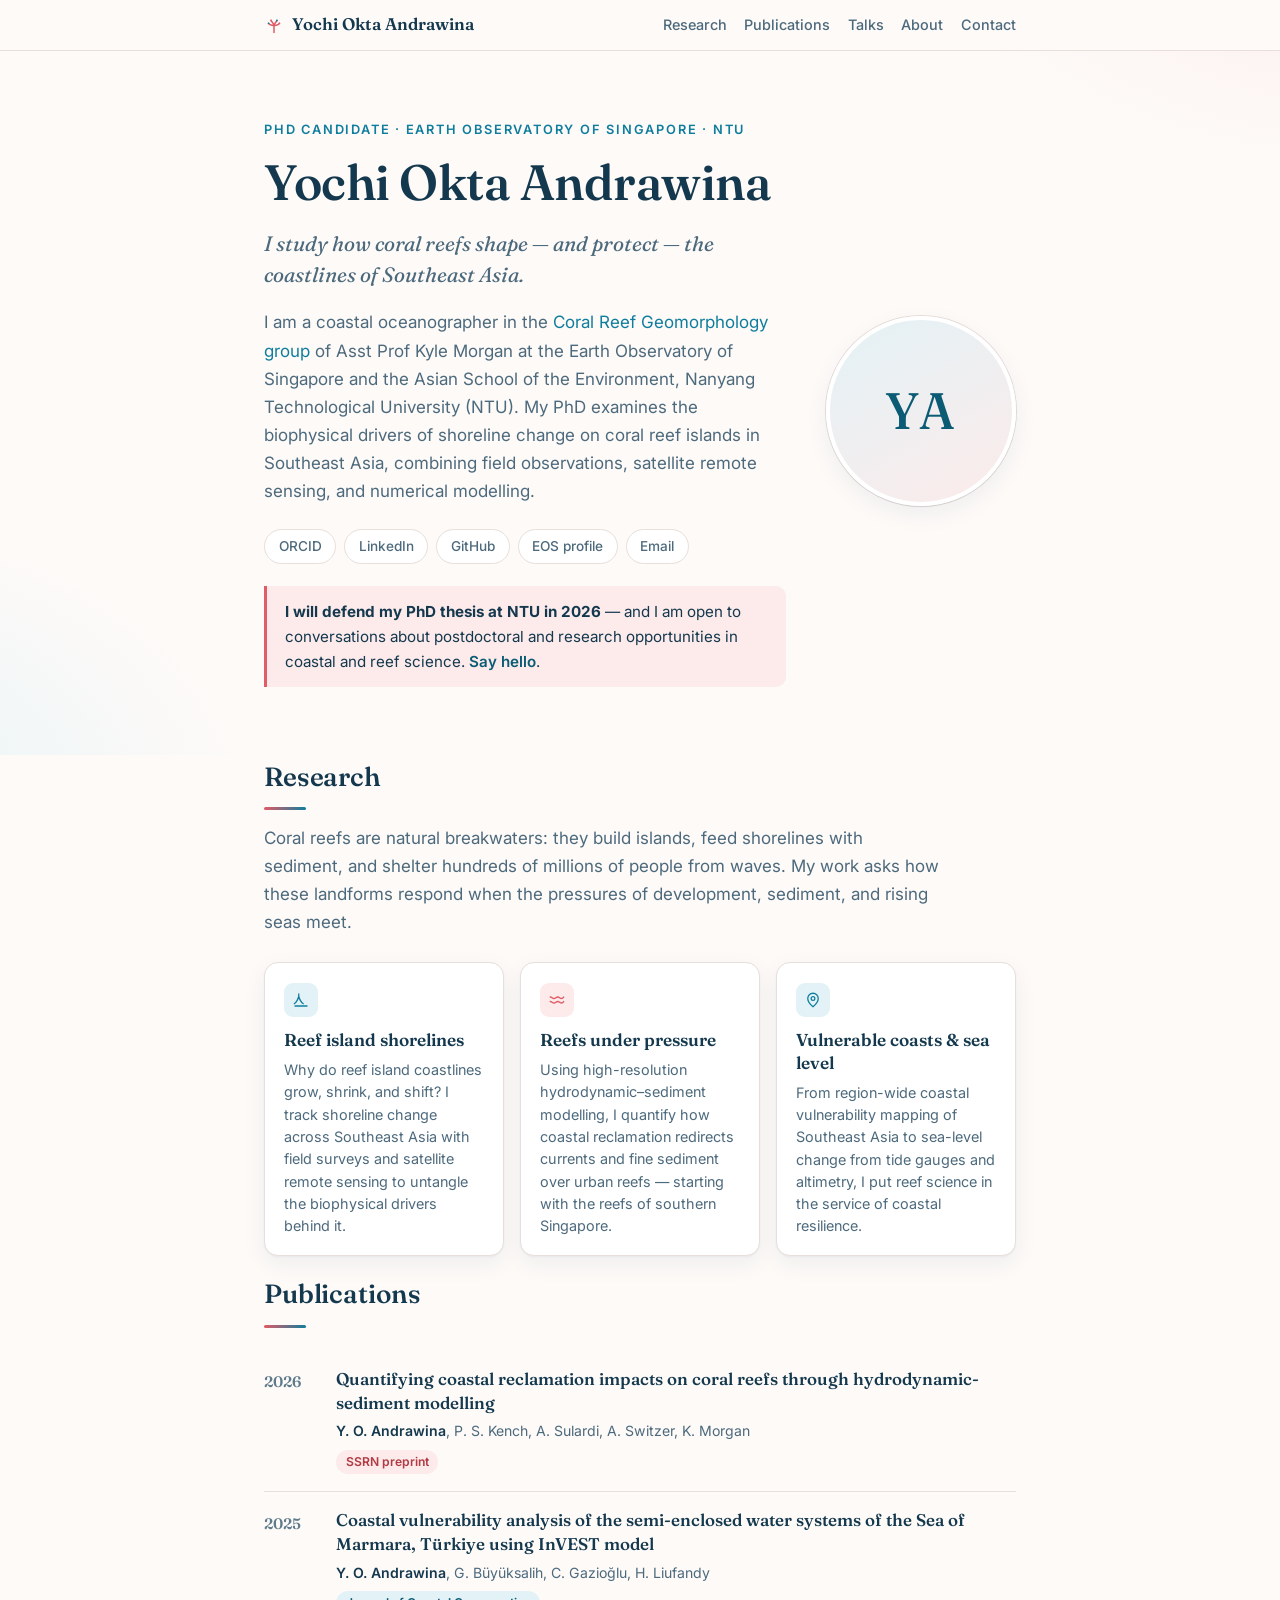
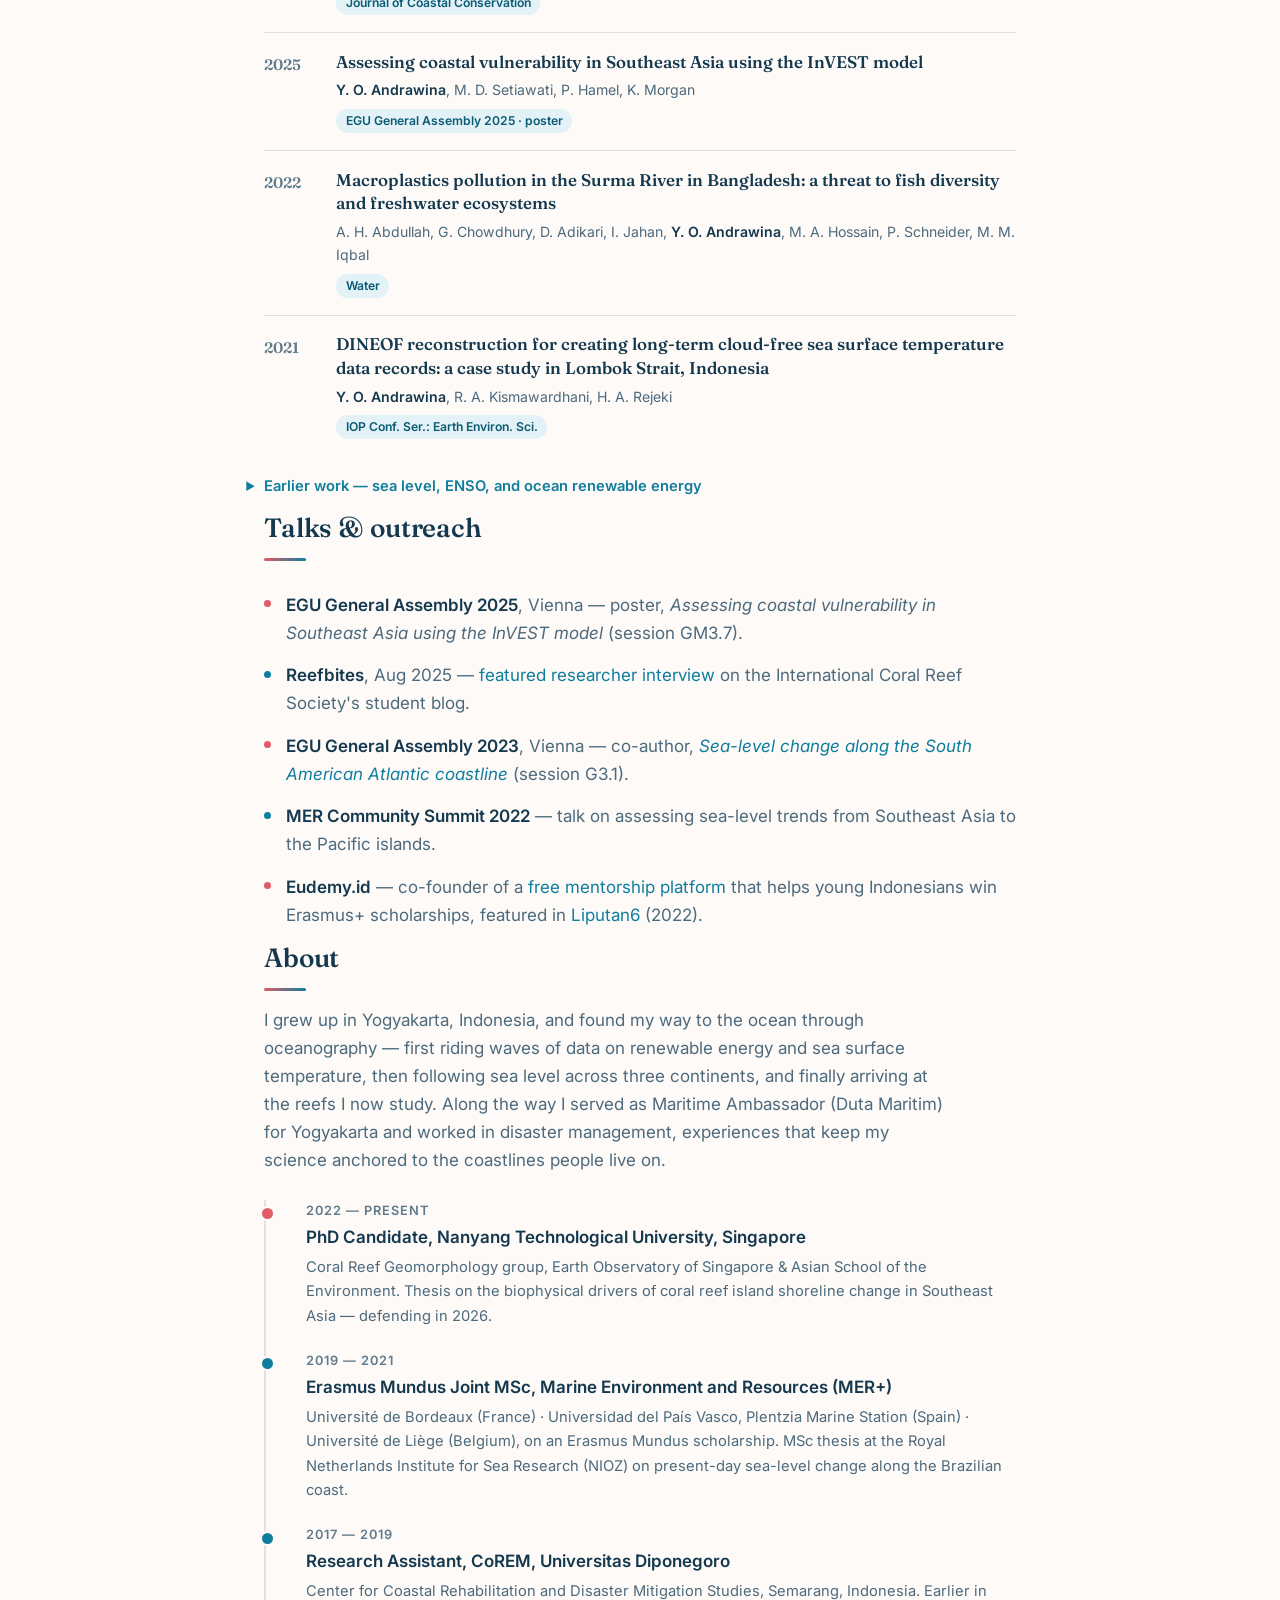
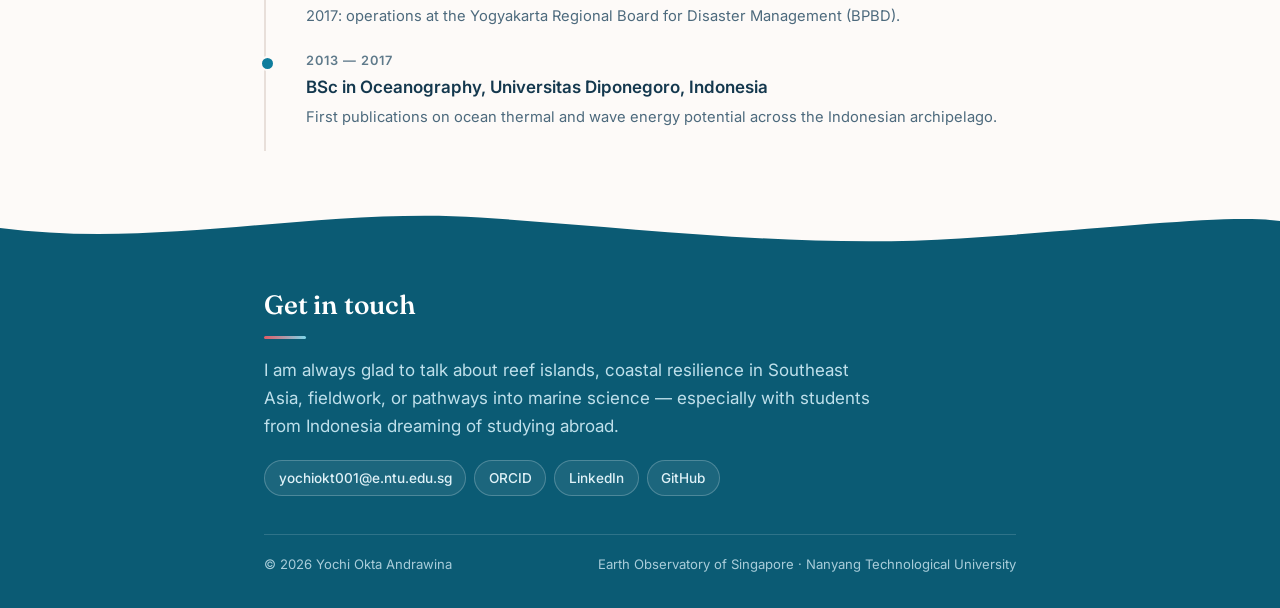
==== index.html @ 444dfebe "init" ====
<!DOCTYPE html>
<html lang="en">
<head>
  <meta charset="utf-8">
  <meta name="viewport" content="width=device-width, initial-scale=1">
  <title>Yochi Okta Andrawina — Coral Reef Geomorphology, NTU Singapore</title>
  <meta name="description" content="Yochi Okta Andrawina is a coastal oceanographer at the Earth Observatory of Singapore, NTU, studying the biophysical drivers of coral reef island shoreline change in Southeast Asia.">
  <meta name="author" content="Yochi Okta Andrawina">
  <link rel="canonical" href="https://yochioktaandrawina.github.io/">
  <meta property="og:type" content="website">
  <meta property="og:title" content="Yochi Okta Andrawina — Coral Reef Geomorphology, NTU Singapore">
  <meta property="og:description" content="Coastal oceanographer studying how coral reefs shape — and protect — the coastlines of Southeast Asia.">
  <meta property="og:url" content="https://yochioktaandrawina.github.io/">
  <meta name="twitter:card" content="summary">
  <meta name="color-scheme" content="light dark">
  <meta name="theme-color" content="#fdfaf8" media="(prefers-color-scheme: light)">
  <meta name="theme-color" content="#0b1d29" media="(prefers-color-scheme: dark)">
  <link rel="icon" type="image/svg+xml" href="assets/favicon.svg">
  <link rel="icon" type="image/png" sizes="32x32" href="assets/favicon-32.png">
  <script type="application/ld+json">
  {
    "@context": "https://schema.org",
    "@type": "Person",
    "name": "Yochi Okta Andrawina",
    "jobTitle": "PhD Candidate",
    "worksFor": {
      "@type": "Organization",
      "name": "Earth Observatory of Singapore, Nanyang Technological University"
    },
    "url": "https://yochioktaandrawina.github.io/",
    "sameAs": [
      "https://orcid.org/0000-0002-3362-1343",
      "https://www.linkedin.com/in/yochi-okta-andrawina-4a443090/",
      "https://github.com/yochiokta"
    ]
  }
  </script>
  <link rel="preconnect" href="https://fonts.googleapis.com">
  <link rel="preconnect" href="https://fonts.gstatic.com" crossorigin>
  <link href="https://fonts.googleapis.com/css2?family=Fraunces:ital,opsz,wght@0,9..144,400..700;1,9..144,400..700&family=Inter:wght@400;500;600&display=swap" rel="stylesheet">
  <link rel="stylesheet" href="assets/css/style.css">
</head>
<body>

<a class="skip" href="#research">Skip to content</a>

<nav class="nav" aria-label="Main">
  <div class="nav__inner">
    <a class="nav__brand" href="#top">
      <svg width="20" height="20" viewBox="0 0 24 24" fill="none" aria-hidden="true">
        <path d="M12 21v-8m0 0c0-3 -2.5-4 -3.5-6.5M12 13c0-3 2.5-4 3.5-6.5M12 13c-2 -1 -5 -.5 -6.5 -3M12 13c2 -1 5 -.5 6.5 -3" style="stroke: var(--coral)" stroke-width="1.8" stroke-linecap="round"/>
        <circle cx="8.5" cy="6.5" r="1.1" style="fill: var(--coral)"/>
        <circle cx="15.5" cy="6.5" r="1.1" style="fill: var(--ocean)"/>
        <circle cx="5.5" cy="10" r="1.1" style="fill: var(--ocean)"/>
        <circle cx="18.5" cy="10" r="1.1" style="fill: var(--coral)"/>
      </svg>
      Yochi Okta Andrawina
    </a>
    <div class="nav__links">
      <a href="#research">Research</a>
      <a href="#publications">Publications</a>
      <a href="#talks">Talks</a>
      <a href="#about">About</a>
      <a href="#contact">Contact</a>
    </div>
  </div>
</nav>

<header class="hero" id="top">
  <div class="wrap">
    <div class="hero__grid">
      <div>
        <p class="hero__eyebrow">PhD Candidate · Earth Observatory of Singapore · NTU</p>
        <h1>Yochi Okta Andrawina</h1>
        <p class="hero__lede">I study how coral reefs shape — and protect — the coastlines of Southeast&nbsp;Asia.</p>
        <p class="hero__bio">
          I am a coastal oceanographer in the
          <a href="https://earthobservatory.sg/research/climate/coral-reef-geomorphology">Coral Reef Geomorphology group</a>
          of Asst Prof Kyle Morgan at the Earth Observatory of Singapore and the Asian School of the
          Environment, Nanyang Technological University (NTU). My PhD examines the biophysical
          drivers of shoreline change on coral reef islands in Southeast Asia, combining field
          observations, satellite remote sensing, and numerical modelling.
        </p>
        <ul class="chips">
          <li><a class="chip" href="https://orcid.org/0000-0002-3362-1343">ORCID</a></li>
          <li><a class="chip" href="https://www.linkedin.com/in/yochi-okta-andrawina-4a443090/">LinkedIn</a></li>
          <li><a class="chip" href="https://github.com/yochiokta">GitHub</a></li>
          <li><a class="chip" href="https://earthobservatory.sg/about-us/our-people/yochi-okta-andrawina">EOS profile</a></li>
          <li><a class="chip" href="mailto:yochiokt001@e.ntu.edu.sg">Email</a></li>
        </ul>
        <p class="notice">
          <strong>I will defend my PhD thesis at NTU in 2026</strong> — and I am open to
          conversations about postdoctoral and research opportunities in coastal and reef science.
          <a href="mailto:yochiokt001@e.ntu.edu.sg">Say hello</a>.
        </p>
      </div>
      <div class="hero__portrait" aria-hidden="true">
        <!-- Drop a square photo at assets/img/profile.jpg to replace the monogram. -->
        <img src="assets/img/profile.jpg" alt="" onerror="this.remove()">
        <span class="hero__monogram">YA</span>
      </div>
    </div>
  </div>
</header>

<main>
  <section id="research" class="wrap">
    <h2 class="section-title">Research</h2>
    <p class="section-lede">
      Coral reefs are natural breakwaters: they build islands, feed shorelines with sediment, and
      shelter hundreds of millions of people from waves. My work asks how these landforms respond
      when the pressures of development, sediment, and rising seas meet.
    </p>
    <div class="cards">
      <article class="card">
        <div class="card__icon" aria-hidden="true">
          <svg width="18" height="18" viewBox="0 0 24 24" fill="none"><path d="M3 17c3-2 5-6 6-10m0 0c1 4 3 8 6 10m-6-10V4M4 20h16" stroke="currentColor" stroke-width="1.7" stroke-linecap="round"/></svg>
        </div>
        <h3>Reef island shorelines</h3>
        <p>Why do reef island coastlines grow, shrink, and shift? I track shoreline change across
        Southeast Asia with field surveys and satellite remote sensing to untangle the biophysical
        drivers behind it.</p>
      </article>
      <article class="card">
        <div class="card__icon" aria-hidden="true">
          <svg width="18" height="18" viewBox="0 0 24 24" fill="none"><path d="M3 8c2.5 0 2.5 2 5 2s2.5-2 5-2 2.5 2 5 2 2.5-2 3-2M3 14c2.5 0 2.5 2 5 2s2.5-2 5-2 2.5 2 5 2 2.5-2 3-2" stroke="currentColor" stroke-width="1.7" stroke-linecap="round"/></svg>
        </div>
        <h3>Reefs under pressure</h3>
        <p>Using high-resolution hydrodynamic–sediment modelling, I quantify how coastal
        reclamation redirects currents and fine sediment over urban reefs — starting with the
        reefs of southern Singapore.</p>
      </article>
      <article class="card">
        <div class="card__icon" aria-hidden="true">
          <svg width="18" height="18" viewBox="0 0 24 24" fill="none"><path d="M12 3a7 7 0 0 1 7 7c0 5-7 11-7 11S5 15 5 10a7 7 0 0 1 7-7Z" stroke="currentColor" stroke-width="1.7"/><circle cx="12" cy="10" r="2.5" stroke="currentColor" stroke-width="1.7"/></svg>
        </div>
        <h3>Vulnerable coasts &amp; sea level</h3>
        <p>From region-wide coastal vulnerability mapping of Southeast Asia to sea-level change
        from tide gauges and altimetry, I put reef science in the service of coastal resilience.</p>
      </article>
    </div>
  </section>

  <section id="publications" class="wrap">
    <h2 class="section-title">Publications</h2>
    <ol class="pubs">
      <li class="pub">
        <span class="pub__year">2026</span>
        <div>
          <h3 class="pub__title"><a href="https://doi.org/10.2139/ssrn.6805282">Quantifying coastal reclamation impacts on coral reefs through hydrodynamic-sediment modelling</a></h3>
          <p class="pub__meta"><span class="me">Y. O. Andrawina</span>, P. S. Kench, A. Sulardi, A. Switzer, K. Morgan</p>
          <span class="pub__venue pub__venue--preprint">SSRN preprint</span>
        </div>
      </li>
      <li class="pub">
        <span class="pub__year">2025</span>
        <div>
          <h3 class="pub__title"><a href="https://doi.org/10.1007/s11852-025-01126-w">Coastal vulnerability analysis of the semi-enclosed water systems of the Sea of Marmara, Türkiye using InVEST model</a></h3>
          <p class="pub__meta"><span class="me">Y. O. Andrawina</span>, G. Büyüksalih, C. Gazioğlu, H. Liufandy</p>
          <span class="pub__venue">Journal of Coastal Conservation</span>
        </div>
      </li>
      <li class="pub">
        <span class="pub__year">2025</span>
        <div>
          <h3 class="pub__title"><a href="https://meetingorganizer.copernicus.org/EGU25/EGU25-9377.html">Assessing coastal vulnerability in Southeast Asia using the InVEST model</a></h3>
          <p class="pub__meta"><span class="me">Y. O. Andrawina</span>, M. D. Setiawati, P. Hamel, K. Morgan</p>
          <span class="pub__venue">EGU General Assembly 2025 · poster</span>
        </div>
      </li>
      <li class="pub">
        <span class="pub__year">2022</span>
        <div>
          <h3 class="pub__title"><a href="https://doi.org/10.3390/w14203263">Macroplastics pollution in the Surma River in Bangladesh: a threat to fish diversity and freshwater ecosystems</a></h3>
          <p class="pub__meta">A. H. Abdullah, G. Chowdhury, D. Adikari, I. Jahan, <span class="me">Y. O. Andrawina</span>, M. A. Hossain, P. Schneider, M. M. Iqbal</p>
          <span class="pub__venue">Water</span>
        </div>
      </li>
      <li class="pub">
        <span class="pub__year">2021</span>
        <div>
          <h3 class="pub__title"><a href="https://doi.org/10.1088/1755-1315/893/1/012069">DINEOF reconstruction for creating long-term cloud-free sea surface temperature data records: a case study in Lombok Strait, Indonesia</a></h3>
          <p class="pub__meta"><span class="me">Y. O. Andrawina</span>, R. A. Kismawardhani, H. A. Rejeki</p>
          <span class="pub__venue">IOP Conf. Ser.: Earth Environ. Sci.</span>
        </div>
      </li>
    </ol>

    <details class="earlier">
      <summary>Earlier work — sea level, ENSO, and ocean renewable energy</summary>
      <ol class="pubs">
        <li class="pub">
          <span class="pub__year">2021</span>
          <div>
            <h3 class="pub__title"><a href="https://merconsortium.eu/msc-thesis/msc-thesis-list/msc-thesis-list-2021/yochi-okta-andrawina-msc-thesis-2021/">Present-day sea-level change along the coast of Brazil from tide gauges and satellite altimetry data</a></h3>
            <p class="pub__meta"><span class="me">Y. O. Andrawina</span> — MSc thesis, Erasmus Mundus Marine Environment (MER+), research at NIOZ</p>
            <span class="pub__venue">MSc thesis</span>
          </div>
        </li>
        <li class="pub">
          <span class="pub__year">2021</span>
          <div>
            <h3 class="pub__title"><a href="https://doi.org/10.1088/1755-1315/750/1/012020">The effect of ENSO and IOD on the variability of sea surface temperature and rainfall in the Natuna Sea</a></h3>
            <p class="pub__meta">A. D. Puryajati, A. Wirasatriya, L. Maslukah, D. N. Sugianto, F. Ramdani, A. R. Jalil, <span class="me">Y. O. Andrawina</span></p>
            <span class="pub__venue">IOP Conf. Ser.: Earth Environ. Sci.</span>
          </div>
        </li>
        <li class="pub">
          <span class="pub__year">2017</span>
          <div>
            <h3 class="pub__title"><a href="https://doi.org/10.1088/1755-1315/55/1/012032">Initial study of potency thermal energy using OTEC (Ocean Thermal Energy Conversion) as a renewable energy for Halmahera, Indonesia</a></h3>
            <p class="pub__meta"><span class="me">Y. O. Andrawina</span>, D. N. Sugianto, I. Alifdini</p>
            <span class="pub__venue">IOP Conf. Ser.: Earth Environ. Sci.</span>
          </div>
        </li>
        <li class="pub">
          <span class="pub__year">2017</span>
          <div>
            <h3 class="pub__title"><a href="https://doi.org/10.1088/1755-1315/55/1/012040">Identification of wave energy potential with floating oscillating water column technology in Pulau Baai Beach, Bengkulu</a></h3>
            <p class="pub__meta">I. Alifdini, D. N. Sugianto, <span class="me">Y. O. Andrawina</span>, A. B. Widodo</p>
            <span class="pub__venue">IOP Conf. Ser.: Earth Environ. Sci.</span>
          </div>
        </li>
      </ol>
    </details>
  </section>

  <section id="talks" class="wrap">
    <h2 class="section-title">Talks &amp; outreach</h2>
    <ul class="talks">
      <li class="talk"><strong>EGU General Assembly 2025</strong>, Vienna — poster, <em>Assessing coastal vulnerability in Southeast Asia using the InVEST model</em> (session GM3.7).</li>
      <li class="talk"><strong>Reefbites</strong>, Aug 2025 — <a href="https://reefbites.com/2025/08/08/featuring-yochi-okta-andrawina/">featured researcher interview</a> on the International Coral Reef Society's student blog.</li>
      <li class="talk"><strong>EGU General Assembly 2023</strong>, Vienna — co-author, <a href="https://meetingorganizer.copernicus.org/EGU23/EGU23-16296.html"><em>Sea-level change along the South American Atlantic coastline</em></a> (session G3.1).</li>
      <li class="talk"><strong>MER Community Summit 2022</strong> — talk on assessing sea-level trends from Southeast Asia to the Pacific islands.</li>
      <li class="talk"><strong>Eudemy.id</strong> — co-founder of a <a href="https://eudemy.id/">free mentorship platform</a> that helps young Indonesians win Erasmus+ scholarships, featured in <a href="https://www.liputan6.com/lifestyle/read/5001025/athifah-utami-bangun-platform-digital-banyak-anak-muda-dapat-beasiswa-ke-eropa">Liputan6</a> (2022).</li>
    </ul>
  </section>

  <section id="about" class="wrap">
    <h2 class="section-title">About</h2>
    <p class="section-lede">
      I grew up in Yogyakarta, Indonesia, and found my way to the ocean through oceanography —
      first riding waves of data on renewable energy and sea surface temperature, then following
      sea level across three continents, and finally arriving at the reefs I now study. Along the
      way I served as Maritime Ambassador (Duta Maritim) for Yogyakarta and worked in disaster
      management, experiences that keep my science anchored to the coastlines people live on.
    </p>
    <ol class="timeline">
      <li>
        <span class="timeline__when">2022 — present</span>
        <span class="timeline__what">PhD Candidate, Nanyang Technological University, Singapore</span>
        <p>Coral Reef Geomorphology group, Earth Observatory of Singapore &amp; Asian School of the
        Environment. Thesis on the biophysical drivers of coral reef island shoreline change in
        Southeast Asia — defending in 2026.</p>
      </li>
      <li>
        <span class="timeline__when">2019 — 2021</span>
        <span class="timeline__what">Erasmus Mundus Joint MSc, Marine Environment and Resources (MER+)</span>
        <p>Université de Bordeaux (France) · Universidad del País Vasco, Plentzia Marine Station
        (Spain) · Université de Liège (Belgium), on an Erasmus Mundus scholarship. MSc thesis at
        the Royal Netherlands Institute for Sea Research (NIOZ) on present-day sea-level change
        along the Brazilian coast.</p>
      </li>
      <li>
        <span class="timeline__when">2017 — 2019</span>
        <span class="timeline__what">Research Assistant, CoREM, Universitas Diponegoro</span>
        <p>Center for Coastal Rehabilitation and Disaster Mitigation Studies, Semarang, Indonesia.
        Earlier in 2017: operations at the Yogyakarta Regional Board for Disaster Management
        (BPBD).</p>
      </li>
      <li>
        <span class="timeline__when">2013 — 2017</span>
        <span class="timeline__what">BSc in Oceanography, Universitas Diponegoro, Indonesia</span>
        <p>First publications on ocean thermal and wave energy potential across the Indonesian
        archipelago.</p>
      </li>
    </ol>
  </section>
</main>

<svg class="wave wave--footer" viewBox="0 0 1440 48" preserveAspectRatio="none" aria-hidden="true">
  <path d="M0,24 C180,48 360,0 540,12 C720,24 900,48 1080,36 C1260,24 1380,8 1440,16 L1440,48 L0,48 Z" fill="currentColor"/>
</svg>
<footer class="footer" id="contact">
  <div class="wrap">
    <h2 class="section-title">Get in touch</h2>
    <p>
      I am always glad to talk about reef islands, coastal resilience in Southeast Asia,
      fieldwork, or pathways into marine science — especially with students from Indonesia
      dreaming of studying abroad.
    </p>
    <ul class="chips">
      <li><a class="chip" href="mailto:yochiokt001@e.ntu.edu.sg">yochiokt001@e.ntu.edu.sg</a></li>
      <li><a class="chip" href="https://orcid.org/0000-0002-3362-1343">ORCID</a></li>
      <li><a class="chip" href="https://www.linkedin.com/in/yochi-okta-andrawina-4a443090/">LinkedIn</a></li>
      <li><a class="chip" href="https://github.com/yochiokta">GitHub</a></li>
      <!-- Add once she confirms the URL is hers (blocked to bots, never directly verified):
      <li><a class="chip" href="https://www.researchgate.net/profile/Yochi-Andrawina">ResearchGate</a></li> -->
    </ul>
    <div class="footer__fineprint">
      <span>© 2026 Yochi Okta Andrawina</span>
      <span>Earth Observatory of Singapore · Nanyang Technological University</span>
    </div>
  </div>
</footer>

</body>
</html>
---- assets/css/style.css ----
/* ==========================================================================
   Yochi Okta Andrawina — personal academic site
   Palette: ocean blues + coral pink (reef theme)
   ========================================================================== */

:root {
  color-scheme: light dark;
  --bg: #fdfaf8;
  --bg-raised: #ffffff;
  --ink: #14384e;
  --ink-soft: #4d6a7d;
  --ink-faint: #5f7a8b;
  --ocean: #0f7d9d;
  --ocean-deep: #0b5b74;
  --ocean-soft: #e3f2f6;
  --coral: #e05c66;
  --coral-deep: #b23a45;
  --coral-soft: #fcebea;
  --line: #e8dfda;
  --footer-bg: #0b5b74;
  --shadow: 0 1px 2px rgba(20, 56, 78, 0.05), 0 8px 24px rgba(20, 56, 78, 0.06);
  --serif: "Fraunces", Georgia, "Times New Roman", serif;
  --sans: "Inter", -apple-system, "Segoe UI", Roboto, Helvetica, Arial, sans-serif;
}

@media (prefers-color-scheme: dark) {
  :root {
    --bg: #0b1d29;
    --bg-raised: #10283a;
    --ink: #e2eef5;
    --ink-soft: #a7c0cf;
    --ink-faint: #7797a9;
    --ocean: #56c3dd;
    --ocean-deep: #8ad8ec;
    --ocean-soft: #123648;
    --coral: #f2848c;
    --coral-deep: #f6a3a9;
    --coral-soft: #3a2230;
    --line: #1d3b4e;
    --footer-bg: #082735;
    --shadow: 0 1px 2px rgba(0, 0, 0, 0.3), 0 8px 24px rgba(0, 0, 0, 0.25);
  }
}

* { box-sizing: border-box; }

html { scroll-behavior: smooth; scroll-padding-top: 4.5rem; }

@media (max-width: 560px) {
  html { scroll-padding-top: 6.5rem; }
}

.skip {
  position: absolute;
  left: -999px;
  top: 0;
  z-index: 20;
  padding: 0.6rem 1rem;
  background: var(--coral);
  color: #fff;
  border-radius: 0 0 8px 0;
  font-weight: 600;
}

.skip:focus {
  left: 0;
  color: #fff;
}
@media (prefers-reduced-motion: reduce) {
  html { scroll-behavior: auto; }
  * { transition: none !important; }
}

body {
  margin: 0;
  background: var(--bg);
  color: var(--ink);
  font-family: var(--sans);
  font-size: 1.0625rem;
  line-height: 1.65;
  -webkit-font-smoothing: antialiased;
  text-rendering: optimizeLegibility;
}

a { color: var(--ocean); text-decoration: none; }
a:hover { color: var(--coral-deep); }
a:focus-visible {
  outline: 2px solid var(--coral);
  outline-offset: 2px;
  border-radius: 2px;
}

.wrap {
  max-width: 800px;
  margin: 0 auto;
  padding: 0 1.5rem;
}

/* --------------------------------------------------------------------------
   Top navigation
   -------------------------------------------------------------------------- */

.nav {
  position: sticky;
  top: 0;
  z-index: 10;
  background: var(--bg);
  background: color-mix(in srgb, var(--bg) 88%, transparent);
  backdrop-filter: blur(8px);
  -webkit-backdrop-filter: blur(8px);
  border-bottom: 1px solid var(--line);
}

.nav__inner {
  display: flex;
  align-items: center;
  justify-content: space-between;
  gap: 1rem;
  padding: 0.7rem 1.5rem;
  max-width: 800px;
  margin: 0 auto;
}

.nav__brand {
  font-family: var(--serif);
  font-weight: 600;
  font-size: 1.05rem;
  color: var(--ink);
  display: flex;
  align-items: center;
  gap: 0.5rem;
  white-space: nowrap;
}

.nav__brand svg { flex: none; }

.nav__links {
  display: flex;
  gap: 1.1rem;
  font-size: 0.9rem;
  font-weight: 500;
  flex-wrap: wrap;
  justify-content: flex-end;
}

.nav__links a { color: var(--ink-soft); }
.nav__links a:hover { color: var(--coral-deep); }

/* --------------------------------------------------------------------------
   Hero
   -------------------------------------------------------------------------- */

.hero {
  position: relative;
  background:
    radial-gradient(52rem 26rem at 112% -18%, var(--coral-soft) 0%, transparent 60%),
    radial-gradient(48rem 30rem at -18% 108%, var(--ocean-soft) 0%, transparent 62%);
  padding: 4.25rem 0 3.25rem;
  overflow: hidden;
}

.hero__grid {
  display: grid;
  grid-template-columns: 1fr auto;
  gap: 2.5rem;
  align-items: center;
}

.hero__eyebrow {
  font-size: 0.8rem;
  font-weight: 600;
  letter-spacing: 0.14em;
  text-transform: uppercase;
  color: var(--ocean);
  margin: 0 0 0.9rem;
}

.hero h1 {
  font-family: var(--serif);
  font-size: clamp(2.3rem, 6vw, 3.1rem);
  font-weight: 560;
  line-height: 1.12;
  letter-spacing: -0.01em;
  margin: 0 0 1.1rem;
}

.hero__lede {
  font-family: var(--serif);
  font-size: 1.3rem;
  font-weight: 420;
  font-style: italic;
  line-height: 1.5;
  color: var(--ink-soft);
  margin: 0 0 1.15rem;
}

.hero__bio {
  margin: 0 0 1.5rem;
  color: var(--ink-soft);
  max-width: 34em;
}

.hero__portrait {
  width: 190px;
  height: 190px;
  border-radius: 50%;
  overflow: hidden;
  flex: none;
  border: 4px solid var(--bg-raised);
  box-shadow: var(--shadow), 0 0 0 1px var(--line);
  display: grid;
  place-items: center;
  background: linear-gradient(150deg, var(--ocean-soft), var(--coral-soft));
}

.hero__portrait > * { grid-area: 1 / 1; }

.hero__portrait img {
  width: 100%;
  height: 100%;
  object-fit: cover;
  display: block;
  position: relative;
  z-index: 1;
}

.hero__monogram {
  font-family: var(--serif);
  font-size: 3.2rem;
  font-weight: 500;
  color: var(--ocean-deep);
  letter-spacing: 0.04em;
  user-select: none;
}

.chips {
  display: flex;
  flex-wrap: wrap;
  gap: 0.5rem;
  margin: 0 0 1.4rem;
  padding: 0;
  list-style: none;
}

.chip {
  display: inline-flex;
  align-items: center;
  gap: 0.4rem;
  padding: 0.34rem 0.85rem;
  border: 1px solid var(--line);
  border-radius: 999px;
  background: var(--bg-raised);
  color: var(--ink-soft);
  font-size: 0.85rem;
  font-weight: 500;
  transition: border-color 0.15s ease, color 0.15s ease, background 0.15s ease;
}

.chip:hover {
  border-color: var(--coral);
  color: var(--coral-deep);
  background: var(--coral-soft);
}

.notice {
  border-left: 3px solid var(--coral);
  background: var(--coral-soft);
  border-radius: 0 10px 10px 0;
  padding: 0.8rem 1.1rem;
  font-size: 0.95rem;
  color: var(--ink);
  max-width: 36em;
}

.notice a { font-weight: 600; color: var(--ocean-deep); }

/* Wave divider */
.wave {
  display: block;
  width: 100%;
  height: 42px;
  margin-bottom: -1px;
}

.wave--footer { color: var(--footer-bg); margin-top: 3.5rem; }

/* --------------------------------------------------------------------------
   Sections
   -------------------------------------------------------------------------- */

section { padding: 2.6rem 0 0.6rem; }

.section-title {
  font-family: var(--serif);
  font-size: 1.65rem;
  font-weight: 560;
  letter-spacing: -0.005em;
  margin: 0 0 0.4rem;
}

.section-title::after {
  content: "";
  display: block;
  width: 2.6rem;
  height: 3px;
  border-radius: 2px;
  margin-top: 0.55rem;
  background: linear-gradient(90deg, var(--coral), var(--ocean));
}

.section-lede {
  color: var(--ink-soft);
  margin: 0.9rem 0 1.6rem;
  max-width: 40em;
}

/* Research cards */
.cards {
  display: grid;
  grid-template-columns: repeat(3, 1fr);
  gap: 1rem;
  margin: 1.6rem 0 1rem;
}

.card {
  background: var(--bg-raised);
  border: 1px solid var(--line);
  border-radius: 14px;
  padding: 1.25rem 1.2rem 1.1rem;
  box-shadow: var(--shadow);
  transition: border-color 0.15s ease, transform 0.15s ease;
}

.card:hover { border-color: var(--coral); transform: translateY(-2px); }

.card__icon {
  width: 2.1rem;
  height: 2.1rem;
  border-radius: 9px;
  display: grid;
  place-items: center;
  margin-bottom: 0.8rem;
  background: var(--ocean-soft);
  color: var(--ocean);
}

.card:nth-child(2) .card__icon { background: var(--coral-soft); color: var(--coral); }

.card h3 {
  font-family: var(--serif);
  font-size: 1.08rem;
  font-weight: 600;
  margin: 0 0 0.45rem;
  line-height: 1.3;
}

.card p {
  font-size: 0.9rem;
  color: var(--ink-soft);
  margin: 0;
  line-height: 1.55;
}

/* Publications */
.pubs { list-style: none; margin: 1.4rem 0 0; padding: 0; }

.pub {
  display: grid;
  grid-template-columns: 3.4rem 1fr;
  gap: 1.1rem;
  padding: 1.05rem 0;
  border-bottom: 1px solid var(--line);
}

.pub:last-child { border-bottom: none; }

.pub__year {
  font-family: var(--serif);
  font-size: 0.95rem;
  font-weight: 600;
  color: var(--ink-faint);
  padding-top: 0.15rem;
}

.pub__title {
  font-family: var(--serif);
  font-size: 1.06rem;
  font-weight: 560;
  line-height: 1.4;
  margin: 0 0 0.3rem;
}

.pub__title a { color: var(--ink); }
.pub__title a:hover { color: var(--coral-deep); }

.pub__meta {
  font-size: 0.88rem;
  color: var(--ink-soft);
  margin: 0;
}

.pub__meta .me { font-weight: 600; color: var(--ink); }

.pub__venue {
  display: inline-block;
  font-size: 0.76rem;
  font-weight: 600;
  padding: 0.13rem 0.6rem;
  border-radius: 999px;
  background: var(--ocean-soft);
  color: var(--ocean-deep);
  margin-top: 0.45rem;
}

.pub__venue--preprint { background: var(--coral-soft); color: var(--coral-deep); }

details.earlier { margin-top: 0.6rem; }

details.earlier summary {
  cursor: pointer;
  font-weight: 600;
  font-size: 0.92rem;
  color: var(--ocean);
  padding: 0.5rem 0;
  list-style-position: outside;
}

details.earlier summary:hover { color: var(--coral-deep); }

/* Talks & outreach */
.talks { list-style: none; margin: 1.4rem 0 0; padding: 0; }

.talk {
  position: relative;
  padding: 0.45rem 0 0.45rem 1.35rem;
  color: var(--ink-soft);
}

.talk::before {
  content: "";
  position: absolute;
  left: 0;
  top: 1.05rem;
  width: 7px;
  height: 7px;
  border-radius: 50%;
  background: var(--coral);
}

.talk:nth-child(even)::before { background: var(--ocean); }

.talk strong { color: var(--ink); font-weight: 600; }

/* Timeline (About) */
.timeline {
  list-style: none;
  margin: 1.6rem 0 0;
  padding: 0 0 0 1.4rem;
  border-left: 2px solid var(--line);
}

.timeline li {
  position: relative;
  padding: 0 0 1.35rem 1.1rem;
}

.timeline li::before {
  content: "";
  position: absolute;
  left: -1.79rem;
  top: 0.42rem;
  width: 11px;
  height: 11px;
  border-radius: 50%;
  background: var(--ocean);
  border: 2.5px solid var(--bg);
}

.timeline li:first-child::before { background: var(--coral); }

.timeline__when {
  display: block;
  font-size: 0.8rem;
  font-weight: 600;
  letter-spacing: 0.08em;
  text-transform: uppercase;
  color: var(--ink-faint);
  margin-bottom: 0.15rem;
}

.timeline__what { color: var(--ink); font-weight: 600; }

.timeline p {
  margin: 0.25rem 0 0;
  font-size: 0.92rem;
  color: var(--ink-soft);
}

/* --------------------------------------------------------------------------
   Footer / contact
   -------------------------------------------------------------------------- */

.footer {
  background: var(--footer-bg);
  color: #e6f4f9;
  padding: 2.2rem 0 2rem;
}

.footer .section-title { color: #ffffff; }
.footer .section-title::after { background: linear-gradient(90deg, var(--coral), #7fd6ea); }

.footer p { color: #bfe0eb; max-width: 36em; }

.footer a { color: #9fe0f0; }
.footer a:hover { color: #f6b3b8; }

.footer .chips { margin-top: 1.3rem; }

.footer .chip {
  background: rgba(255, 255, 255, 0.07);
  border-color: rgba(255, 255, 255, 0.22);
  color: #dff1f7;
}

.footer .chip:hover {
  background: rgba(255, 255, 255, 0.16);
  border-color: #f6b3b8;
  color: #ffffff;
}

.footer__fineprint {
  margin-top: 2.4rem;
  padding-top: 1.2rem;
  border-top: 1px solid rgba(255, 255, 255, 0.15);
  font-size: 0.82rem;
  color: #a9cdda;
  display: flex;
  justify-content: space-between;
  gap: 1rem;
  flex-wrap: wrap;
}

.footer a:focus-visible { outline-color: #f6b3b8; }

/* --------------------------------------------------------------------------
   Responsive
   -------------------------------------------------------------------------- */

@media (max-width: 720px) {
  .hero { padding: 3rem 0 2.6rem; }

  .hero__grid {
    grid-template-columns: 1fr;
    gap: 1.8rem;
  }

  .hero__portrait {
    width: 130px;
    height: 130px;
    order: -1;
  }

  .hero__monogram { font-size: 2.2rem; }

  .cards { grid-template-columns: 1fr; }

  .nav__links { gap: 0.8rem; font-size: 0.85rem; }

  .pub { grid-template-columns: 1fr; gap: 0.15rem; }
  .pub__year { padding-top: 0; }
}

@media (max-width: 560px) {
  .nav__inner {
    flex-direction: column;
    align-items: center;
    gap: 0.3rem;
    padding: 0.6rem 1rem;
  }

  .nav__links { justify-content: center; }

  .nav__brand { white-space: normal; text-align: center; }
}
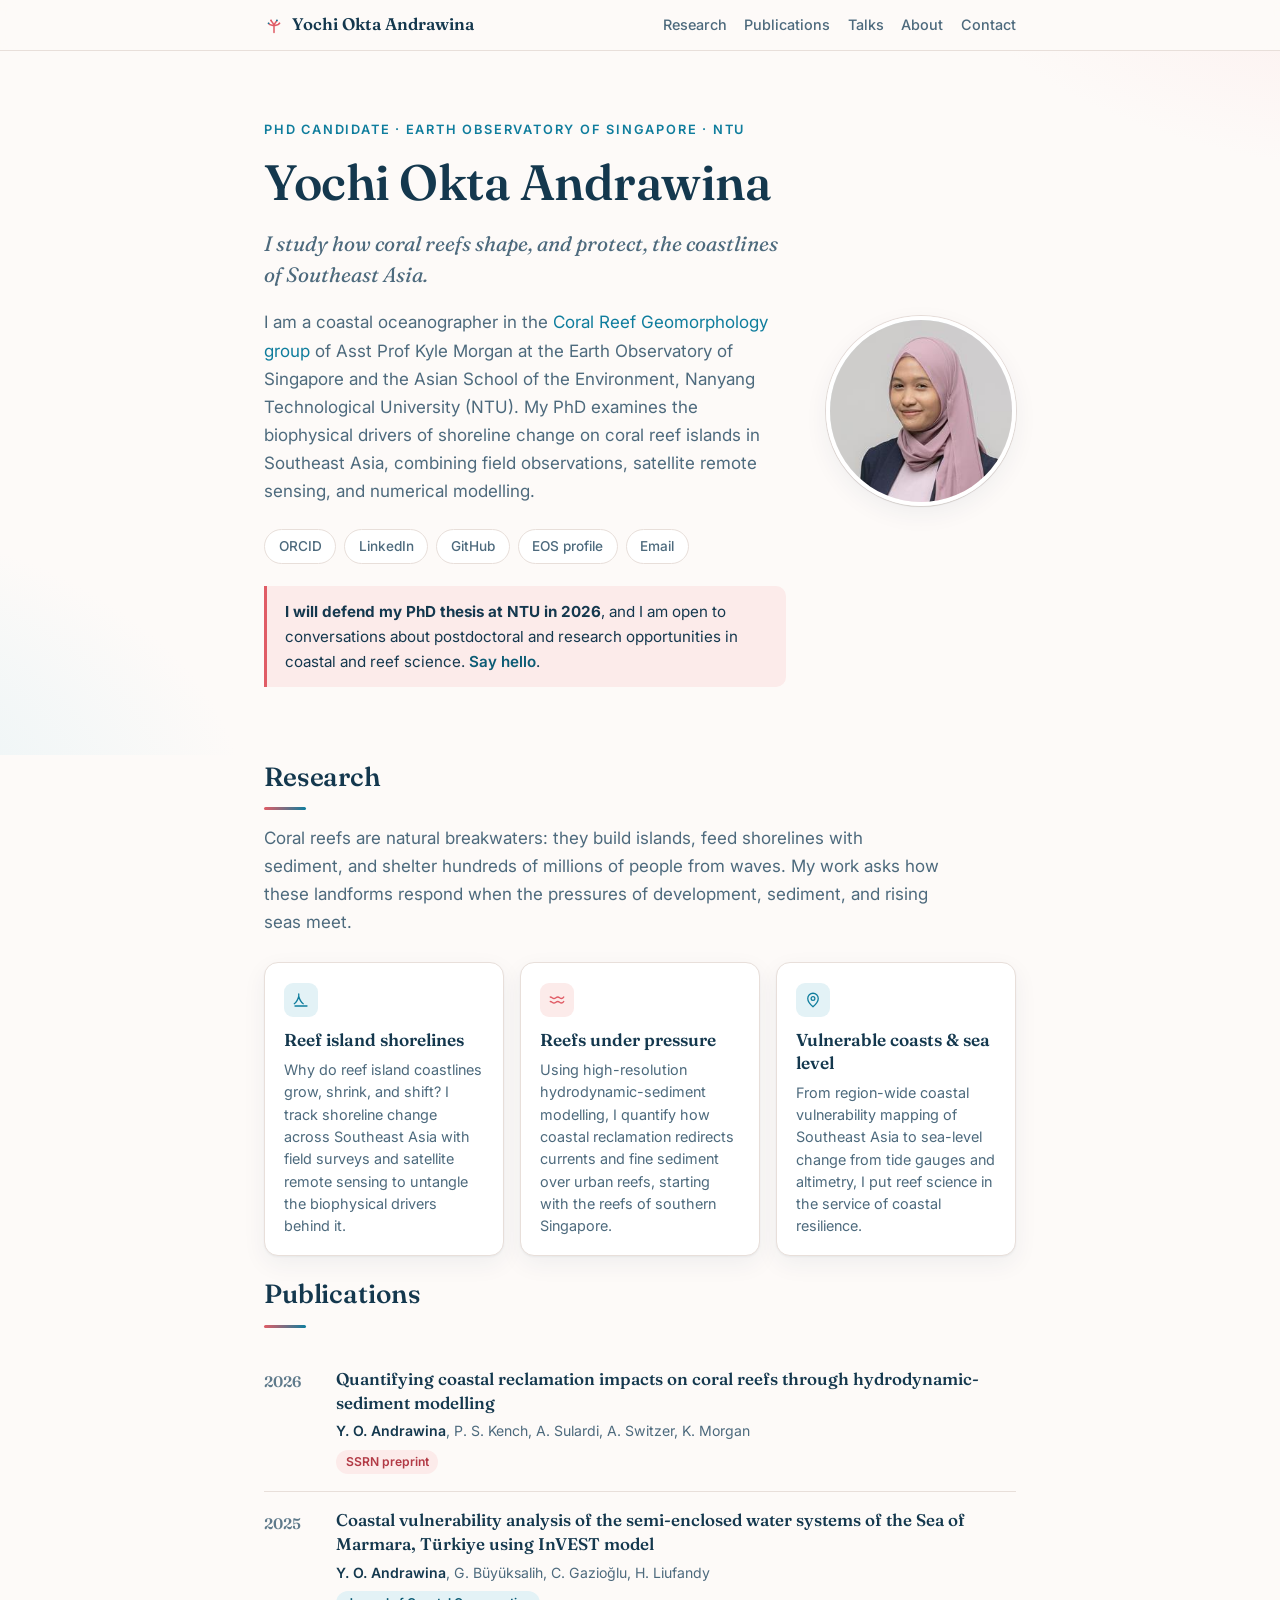
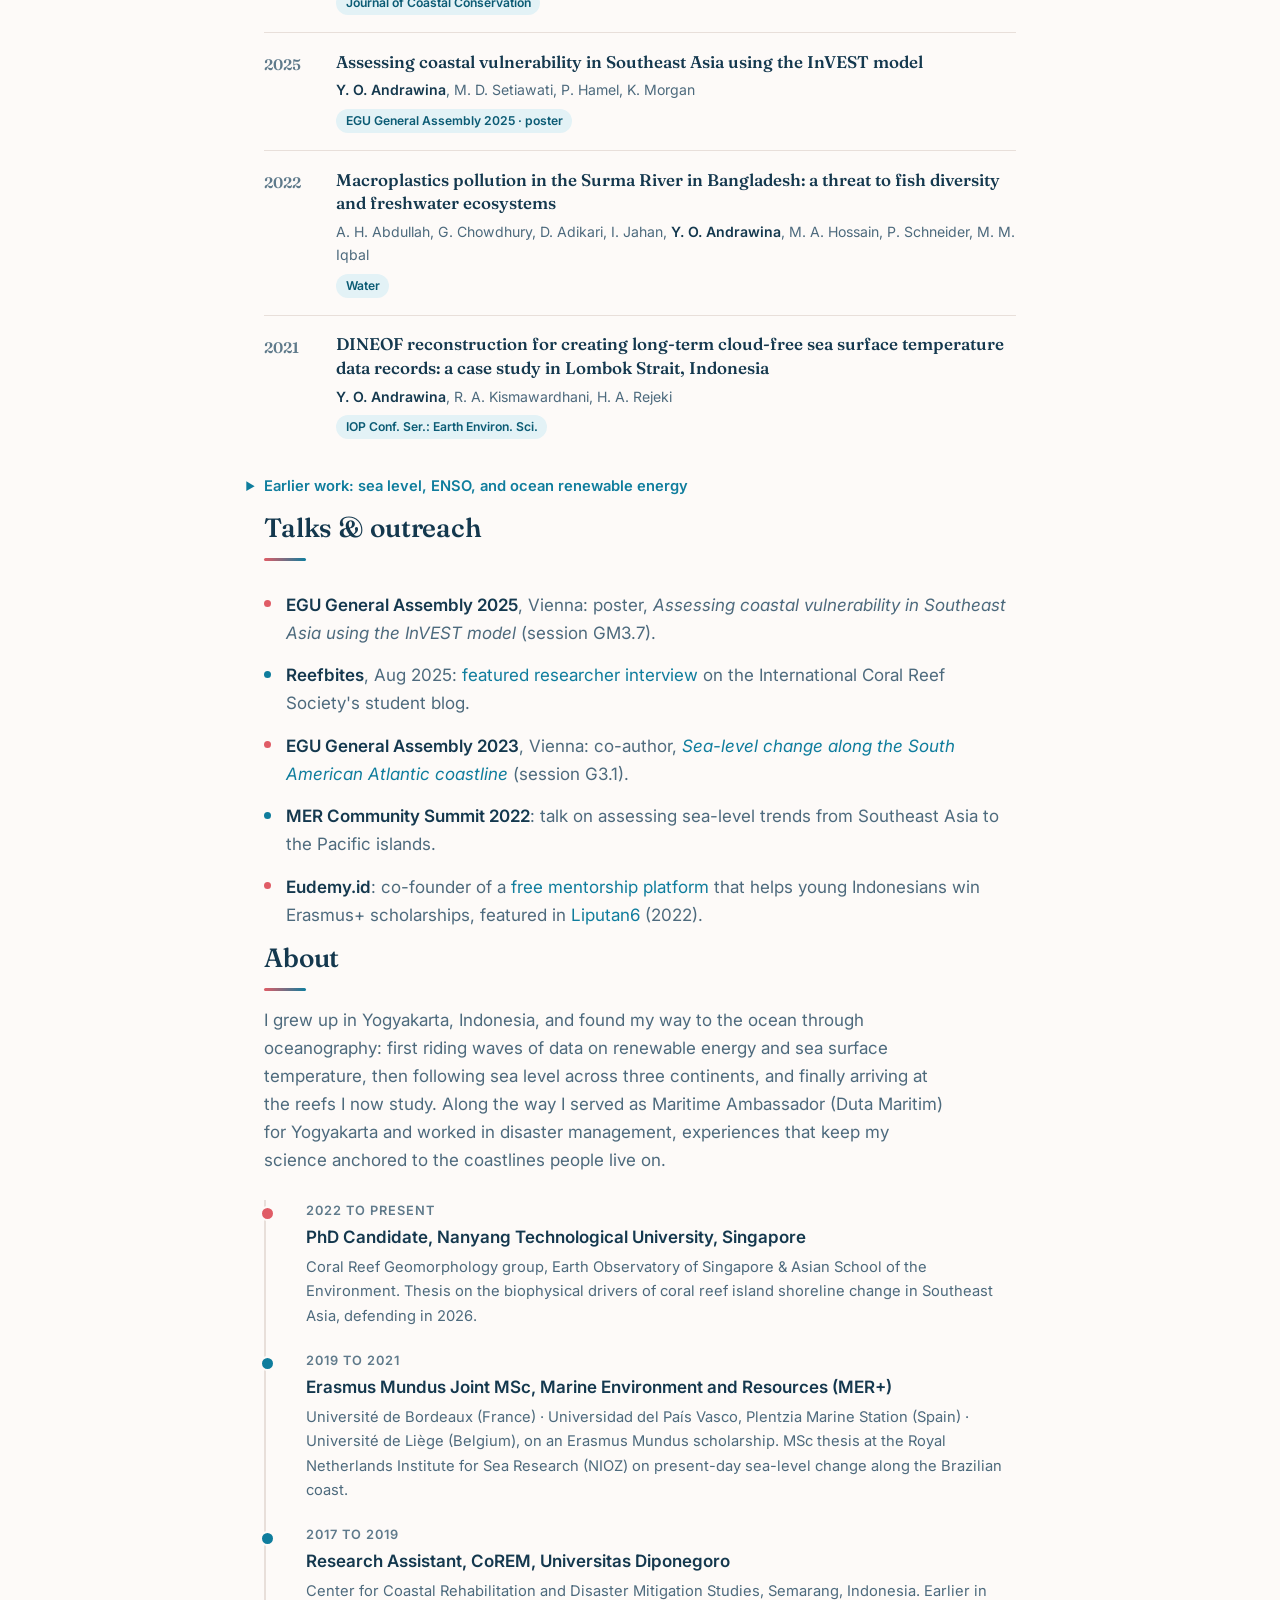
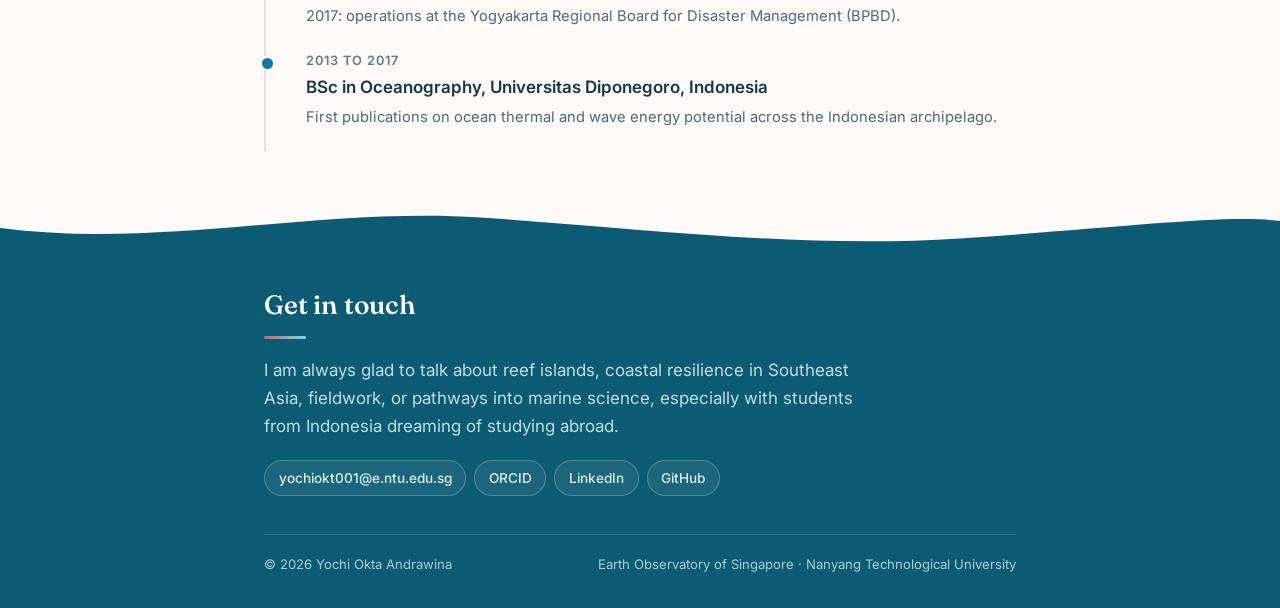
==== commit c7bd949b: "init" ====
--- a/index.html
+++ b/index.html
@@ -3,13 +3,13 @@
 <head>
   <meta charset="utf-8">
   <meta name="viewport" content="width=device-width, initial-scale=1">
-  <title>Yochi Okta Andrawina — Coral Reef Geomorphology, NTU Singapore</title>
+  <title>Yochi Okta Andrawina · Coral Reef Geomorphology, NTU Singapore</title>
   <meta name="description" content="Yochi Okta Andrawina is a coastal oceanographer at the Earth Observatory of Singapore, NTU, studying the biophysical drivers of coral reef island shoreline change in Southeast Asia.">
   <meta name="author" content="Yochi Okta Andrawina">
   <link rel="canonical" href="https://yochioktaandrawina.github.io/">
   <meta property="og:type" content="website">
-  <meta property="og:title" content="Yochi Okta Andrawina — Coral Reef Geomorphology, NTU Singapore">
-  <meta property="og:description" content="Coastal oceanographer studying how coral reefs shape — and protect — the coastlines of Southeast Asia.">
+  <meta property="og:title" content="Yochi Okta Andrawina · Coral Reef Geomorphology, NTU Singapore">
+  <meta property="og:description" content="Coastal oceanographer studying how coral reefs shape and protect the coastlines of Southeast Asia.">
   <meta property="og:url" content="https://yochioktaandrawina.github.io/">
   <meta name="twitter:card" content="summary">
   <meta name="color-scheme" content="light dark">
@@ -72,7 +72,7 @@
       <div>
         <p class="hero__eyebrow">PhD Candidate · Earth Observatory of Singapore · NTU</p>
         <h1>Yochi Okta Andrawina</h1>
-        <p class="hero__lede">I study how coral reefs shape — and protect — the coastlines of Southeast&nbsp;Asia.</p>
+        <p class="hero__lede">I study how coral reefs shape, and protect, the coastlines of Southeast&nbsp;Asia.</p>
         <p class="hero__bio">
           I am a coastal oceanographer in the
           <a href="https://earthobservatory.sg/research/climate/coral-reef-geomorphology">Coral Reef Geomorphology group</a>
@@ -89,7 +89,7 @@
           <li><a class="chip" href="mailto:yochiokt001@e.ntu.edu.sg">Email</a></li>
         </ul>
         <p class="notice">
-          <strong>I will defend my PhD thesis at NTU in 2026</strong> — and I am open to
+          <strong>I will defend my PhD thesis at NTU in 2026</strong>, and I am open to
           conversations about postdoctoral and research opportunities in coastal and reef science.
           <a href="mailto:yochiokt001@e.ntu.edu.sg">Say hello</a>.
         </p>
@@ -126,8 +126,8 @@
           <svg width="18" height="18" viewBox="0 0 24 24" fill="none"><path d="M3 8c2.5 0 2.5 2 5 2s2.5-2 5-2 2.5 2 5 2 2.5-2 3-2M3 14c2.5 0 2.5 2 5 2s2.5-2 5-2 2.5 2 5 2 2.5-2 3-2" stroke="currentColor" stroke-width="1.7" stroke-linecap="round"/></svg>
         </div>
         <h3>Reefs under pressure</h3>
-        <p>Using high-resolution hydrodynamic–sediment modelling, I quantify how coastal
-        reclamation redirects currents and fine sediment over urban reefs — starting with the
+        <p>Using high-resolution hydrodynamic-sediment modelling, I quantify how coastal
+        reclamation redirects currents and fine sediment over urban reefs, starting with the
         reefs of southern Singapore.</p>
       </article>
       <article class="card">
@@ -187,13 +187,13 @@
     </ol>
 
     <details class="earlier">
-      <summary>Earlier work — sea level, ENSO, and ocean renewable energy</summary>
+      <summary>Earlier work: sea level, ENSO, and ocean renewable energy</summary>
       <ol class="pubs">
         <li class="pub">
           <span class="pub__year">2021</span>
           <div>
             <h3 class="pub__title"><a href="https://merconsortium.eu/msc-thesis/msc-thesis-list/msc-thesis-list-2021/yochi-okta-andrawina-msc-thesis-2021/">Present-day sea-level change along the coast of Brazil from tide gauges and satellite altimetry data</a></h3>
-            <p class="pub__meta"><span class="me">Y. O. Andrawina</span> — MSc thesis, Erasmus Mundus Marine Environment (MER+), research at NIOZ</p>
+            <p class="pub__meta"><span class="me">Y. O. Andrawina</span>. MSc thesis, Erasmus Mundus Marine Environment (MER+), research at NIOZ</p>
             <span class="pub__venue">MSc thesis</span>
           </div>
         </li>
@@ -228,18 +228,18 @@
   <section id="talks" class="wrap">
     <h2 class="section-title">Talks &amp; outreach</h2>
     <ul class="talks">
-      <li class="talk"><strong>EGU General Assembly 2025</strong>, Vienna — poster, <em>Assessing coastal vulnerability in Southeast Asia using the InVEST model</em> (session GM3.7).</li>
-      <li class="talk"><strong>Reefbites</strong>, Aug 2025 — <a href="https://reefbites.com/2025/08/08/featuring-yochi-okta-andrawina/">featured researcher interview</a> on the International Coral Reef Society's student blog.</li>
-      <li class="talk"><strong>EGU General Assembly 2023</strong>, Vienna — co-author, <a href="https://meetingorganizer.copernicus.org/EGU23/EGU23-16296.html"><em>Sea-level change along the South American Atlantic coastline</em></a> (session G3.1).</li>
-      <li class="talk"><strong>MER Community Summit 2022</strong> — talk on assessing sea-level trends from Southeast Asia to the Pacific islands.</li>
-      <li class="talk"><strong>Eudemy.id</strong> — co-founder of a <a href="https://eudemy.id/">free mentorship platform</a> that helps young Indonesians win Erasmus+ scholarships, featured in <a href="https://www.liputan6.com/lifestyle/read/5001025/athifah-utami-bangun-platform-digital-banyak-anak-muda-dapat-beasiswa-ke-eropa">Liputan6</a> (2022).</li>
+      <li class="talk"><strong>EGU General Assembly 2025</strong>, Vienna: poster, <em>Assessing coastal vulnerability in Southeast Asia using the InVEST model</em> (session GM3.7).</li>
+      <li class="talk"><strong>Reefbites</strong>, Aug 2025: <a href="https://reefbites.com/2025/08/08/featuring-yochi-okta-andrawina/">featured researcher interview</a> on the International Coral Reef Society's student blog.</li>
+      <li class="talk"><strong>EGU General Assembly 2023</strong>, Vienna: co-author, <a href="https://meetingorganizer.copernicus.org/EGU23/EGU23-16296.html"><em>Sea-level change along the South American Atlantic coastline</em></a> (session G3.1).</li>
+      <li class="talk"><strong>MER Community Summit 2022</strong>: talk on assessing sea-level trends from Southeast Asia to the Pacific islands.</li>
+      <li class="talk"><strong>Eudemy.id</strong>: co-founder of a <a href="https://eudemy.id/">free mentorship platform</a> that helps young Indonesians win Erasmus+ scholarships, featured in <a href="https://www.liputan6.com/lifestyle/read/5001025/athifah-utami-bangun-platform-digital-banyak-anak-muda-dapat-beasiswa-ke-eropa">Liputan6</a> (2022).</li>
     </ul>
   </section>
 
   <section id="about" class="wrap">
     <h2 class="section-title">About</h2>
     <p class="section-lede">
-      I grew up in Yogyakarta, Indonesia, and found my way to the ocean through oceanography —
+      I grew up in Yogyakarta, Indonesia, and found my way to the ocean through oceanography:
       first riding waves of data on renewable energy and sea surface temperature, then following
       sea level across three continents, and finally arriving at the reefs I now study. Along the
       way I served as Maritime Ambassador (Duta Maritim) for Yogyakarta and worked in disaster
@@ -247,14 +247,14 @@
     </p>
     <ol class="timeline">
       <li>
-        <span class="timeline__when">2022 — present</span>
+        <span class="timeline__when">2022 to present</span>
         <span class="timeline__what">PhD Candidate, Nanyang Technological University, Singapore</span>
         <p>Coral Reef Geomorphology group, Earth Observatory of Singapore &amp; Asian School of the
         Environment. Thesis on the biophysical drivers of coral reef island shoreline change in
-        Southeast Asia — defending in 2026.</p>
+        Southeast Asia, defending in 2026.</p>
       </li>
       <li>
-        <span class="timeline__when">2019 — 2021</span>
+        <span class="timeline__when">2019 to 2021</span>
         <span class="timeline__what">Erasmus Mundus Joint MSc, Marine Environment and Resources (MER+)</span>
         <p>Université de Bordeaux (France) · Universidad del País Vasco, Plentzia Marine Station
         (Spain) · Université de Liège (Belgium), on an Erasmus Mundus scholarship. MSc thesis at
@@ -262,14 +262,14 @@
         along the Brazilian coast.</p>
       </li>
       <li>
-        <span class="timeline__when">2017 — 2019</span>
+        <span class="timeline__when">2017 to 2019</span>
         <span class="timeline__what">Research Assistant, CoREM, Universitas Diponegoro</span>
         <p>Center for Coastal Rehabilitation and Disaster Mitigation Studies, Semarang, Indonesia.
         Earlier in 2017: operations at the Yogyakarta Regional Board for Disaster Management
         (BPBD).</p>
       </li>
       <li>
-        <span class="timeline__when">2013 — 2017</span>
+        <span class="timeline__when">2013 to 2017</span>
         <span class="timeline__what">BSc in Oceanography, Universitas Diponegoro, Indonesia</span>
         <p>First publications on ocean thermal and wave energy potential across the Indonesian
         archipelago.</p>
@@ -286,7 +286,7 @@
     <h2 class="section-title">Get in touch</h2>
     <p>
       I am always glad to talk about reef islands, coastal resilience in Southeast Asia,
-      fieldwork, or pathways into marine science — especially with students from Indonesia
+      fieldwork, or pathways into marine science, especially with students from Indonesia
       dreaming of studying abroad.
     </p>
     <ul class="chips">
--- a/assets/css/style.css
+++ b/assets/css/style.css
@@ -1,5 +1,5 @@
 /* ==========================================================================
-   Yochi Okta Andrawina — personal academic site
+   Yochi Okta Andrawina, personal academic site
    Palette: ocean blues + coral pink (reef theme)
    ========================================================================== */
 
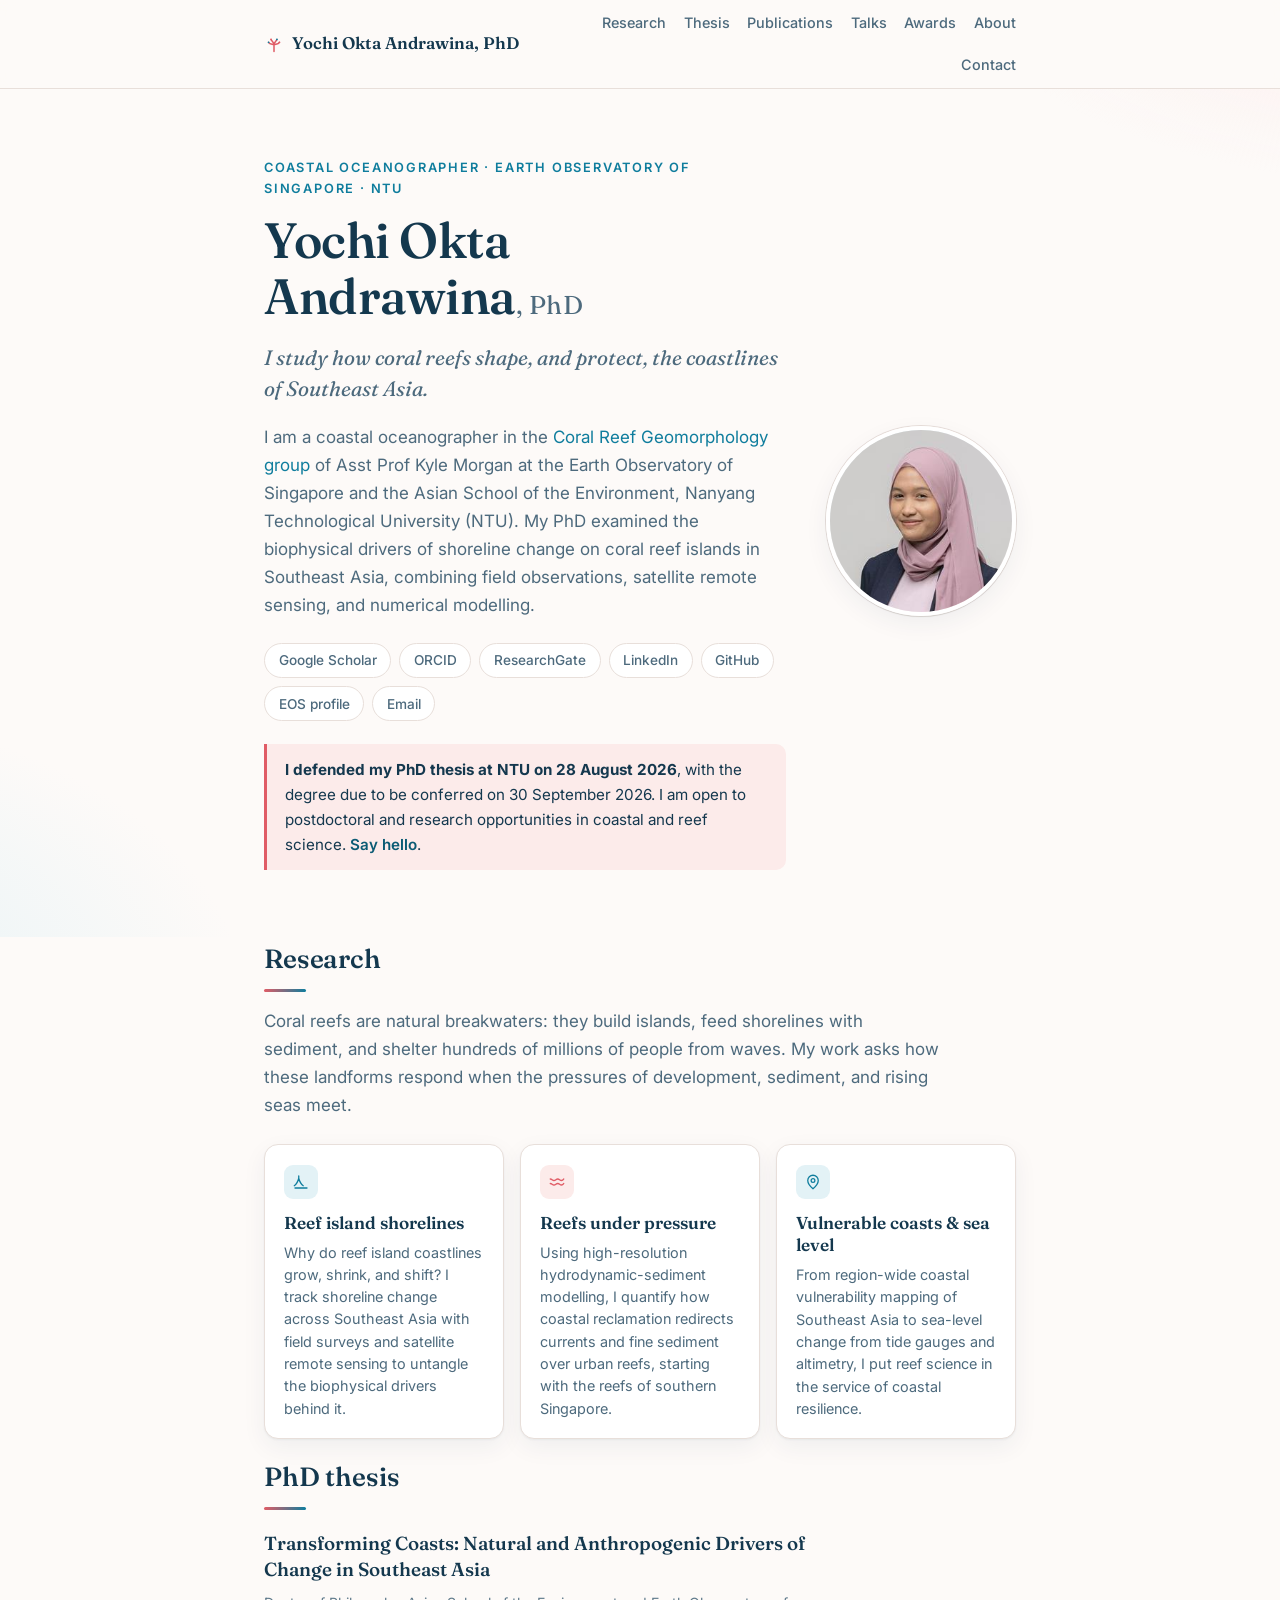
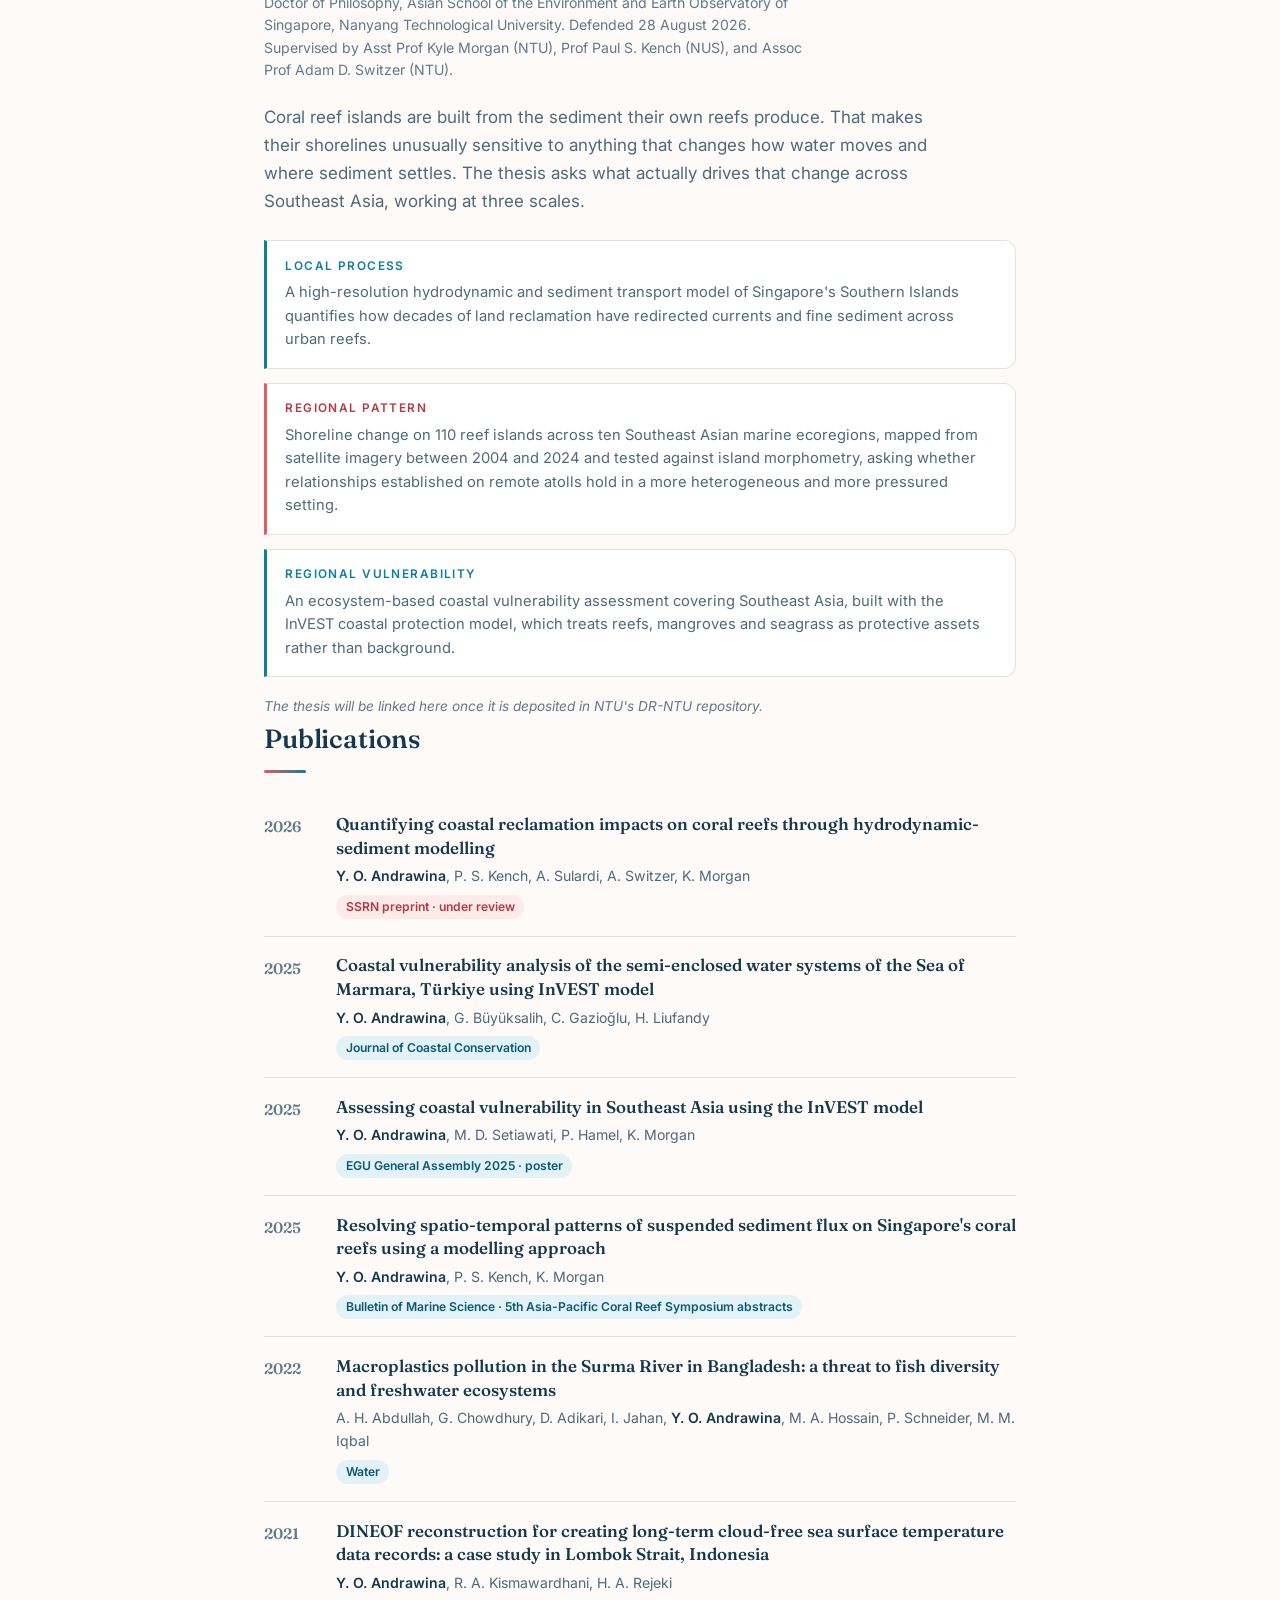
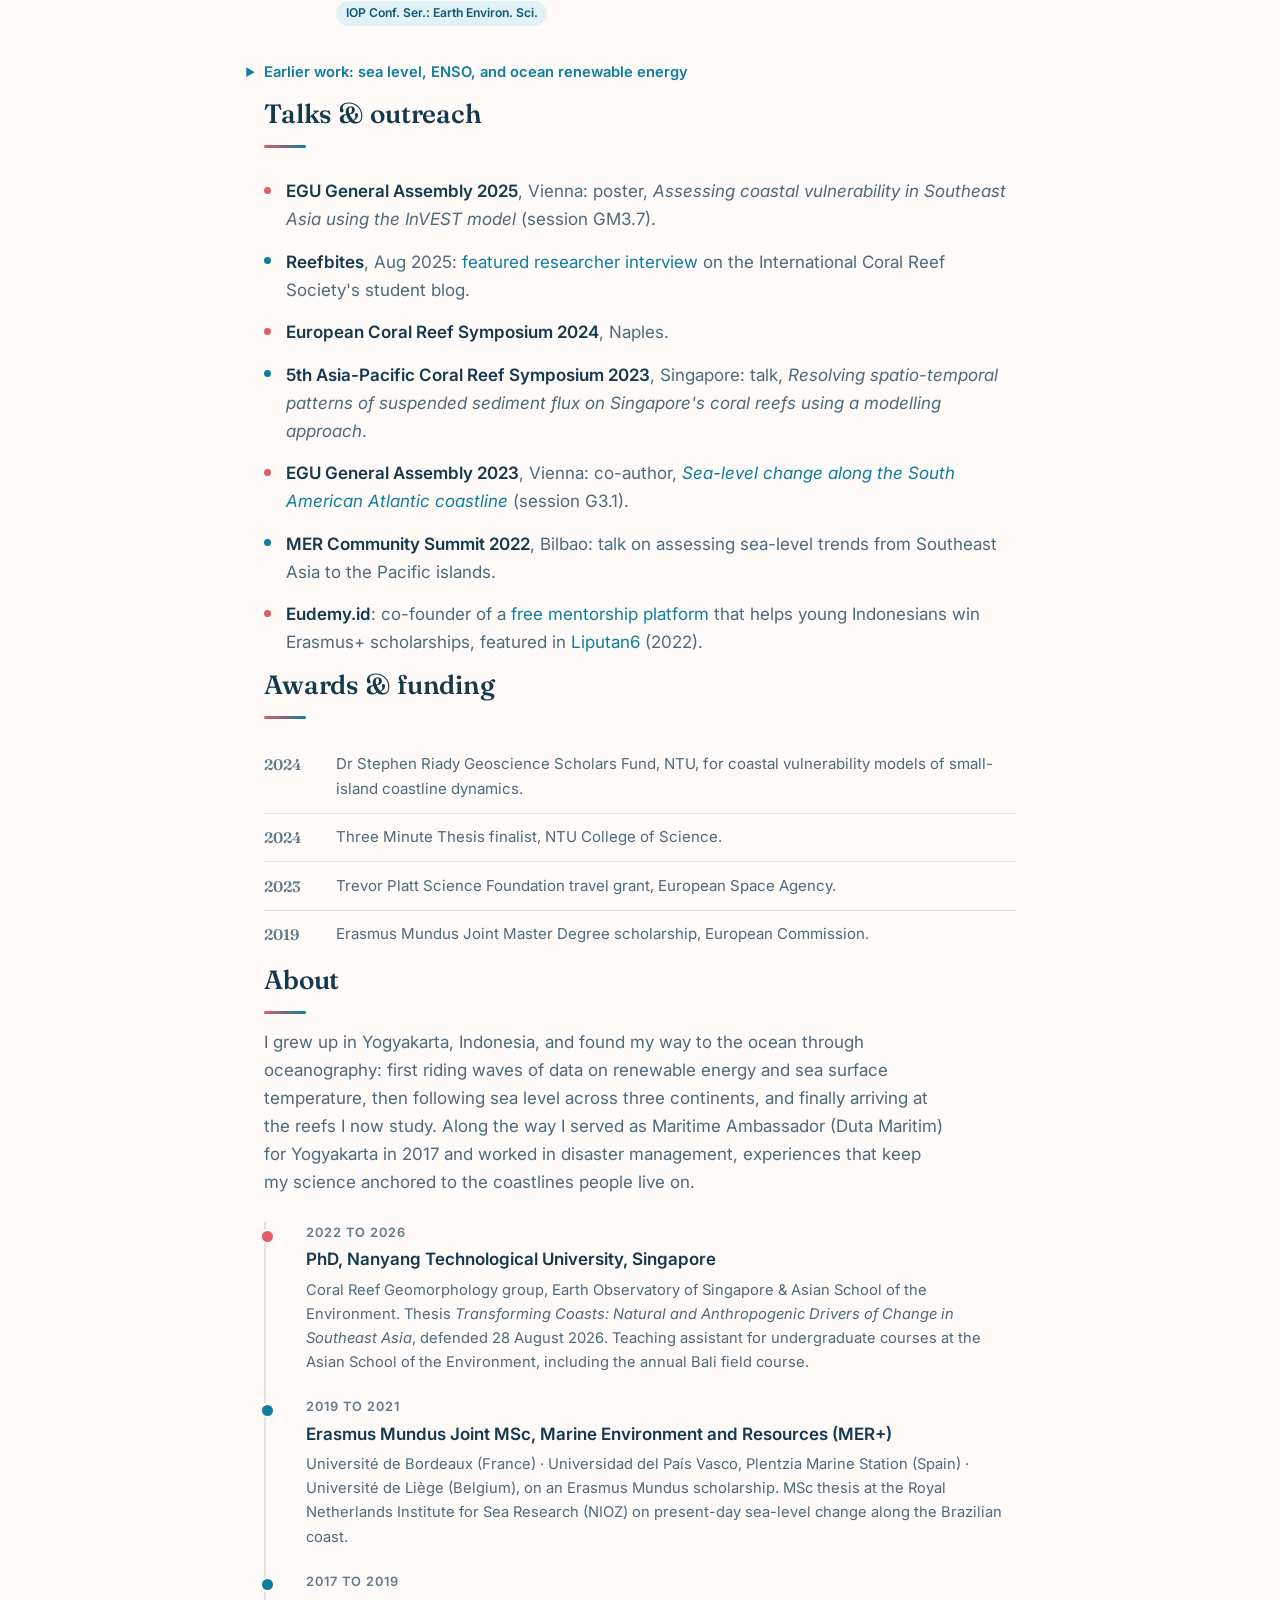
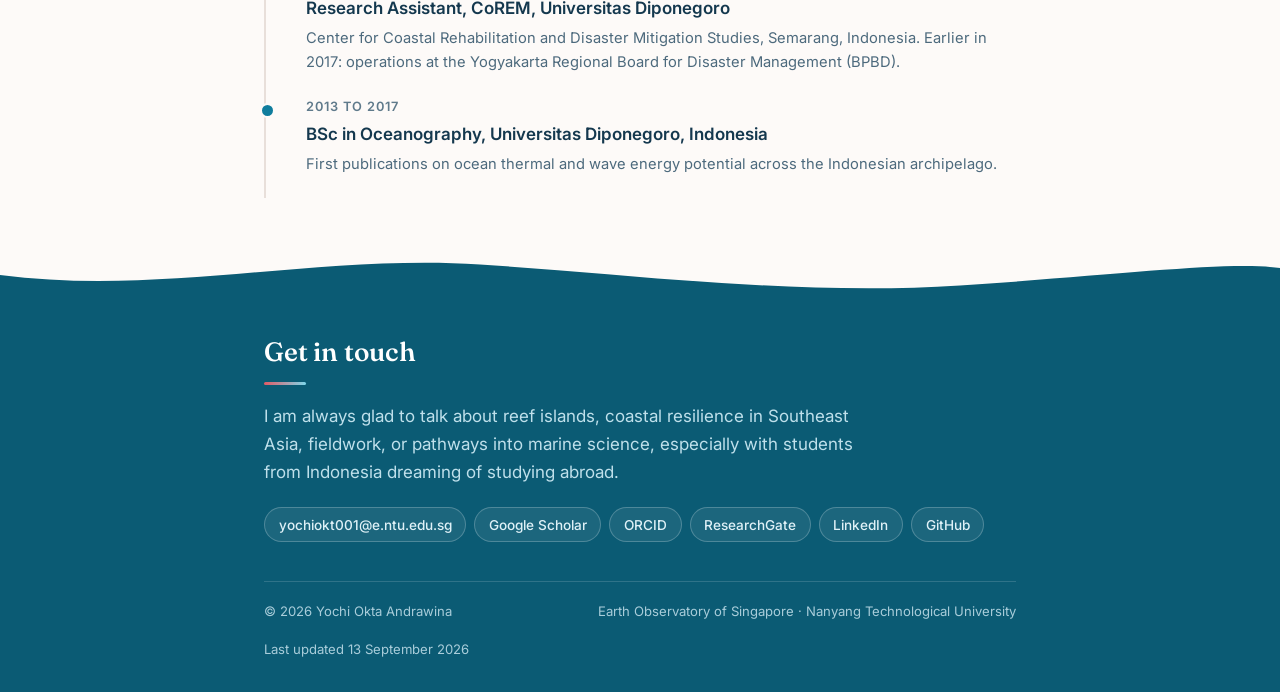
==== commit 5f3a2813: "Update for PhD completion; fix search visibility and structured data Status - Yochi Okta Andrawina, " ====
--- a/index.html
+++ b/index.html
@@ -3,15 +3,26 @@
 <head>
   <meta charset="utf-8">
   <meta name="viewport" content="width=device-width, initial-scale=1">
-  <title>Yochi Okta Andrawina · Coral Reef Geomorphology, NTU Singapore</title>
-  <meta name="description" content="Yochi Okta Andrawina is a coastal oceanographer at the Earth Observatory of Singapore, NTU, studying the biophysical drivers of coral reef island shoreline change in Southeast Asia.">
+  <title>Yochi Okta Andrawina, PhD · Coral Reef Geomorphology, NTU Singapore</title>
+  <meta name="description" content="Yochi Okta Andrawina, PhD, coastal oceanographer at the Earth Observatory of Singapore, NTU, studying coral reef island shoreline change in Southeast Asia.">
   <meta name="author" content="Yochi Okta Andrawina">
   <link rel="canonical" href="https://yochioktaandrawina.github.io/">
-  <meta property="og:type" content="website">
-  <meta property="og:title" content="Yochi Okta Andrawina · Coral Reef Geomorphology, NTU Singapore">
+  <meta property="og:type" content="profile">
+  <meta property="og:site_name" content="Yochi Okta Andrawina">
+  <meta property="og:locale" content="en_SG">
+  <meta property="profile:first_name" content="Yochi Okta">
+  <meta property="profile:last_name" content="Andrawina">
+  <meta property="og:title" content="Yochi Okta Andrawina, PhD · Coral Reef Geomorphology, NTU Singapore">
   <meta property="og:description" content="Coastal oceanographer studying how coral reefs shape and protect the coastlines of Southeast Asia.">
   <meta property="og:url" content="https://yochioktaandrawina.github.io/">
-  <meta name="twitter:card" content="summary">
+  <meta property="og:image" content="https://yochioktaandrawina.github.io/assets/img/og-card.jpg">
+  <meta property="og:image:width" content="1200">
+  <meta property="og:image:height" content="630">
+  <meta property="og:image:alt" content="Yochi Okta Andrawina, PhD, coastal oceanographer at the Earth Observatory of Singapore, NTU.">
+  <meta name="twitter:card" content="summary_large_image">
+  <meta name="twitter:title" content="Yochi Okta Andrawina, PhD · Coral Reef Geomorphology, NTU Singapore">
+  <meta name="twitter:description" content="Coastal oceanographer studying how coral reefs shape and protect the coastlines of Southeast Asia.">
+  <meta name="twitter:image" content="https://yochioktaandrawina.github.io/assets/img/og-card.jpg">
   <meta name="color-scheme" content="light dark">
   <meta name="theme-color" content="#fdfaf8" media="(prefers-color-scheme: light)">
   <meta name="theme-color" content="#0b1d29" media="(prefers-color-scheme: dark)">
@@ -20,18 +31,121 @@
   <script type="application/ld+json">
   {
     "@context": "https://schema.org",
-    "@type": "Person",
-    "name": "Yochi Okta Andrawina",
-    "jobTitle": "PhD Candidate",
-    "worksFor": {
-      "@type": "Organization",
-      "name": "Earth Observatory of Singapore, Nanyang Technological University"
-    },
-    "url": "https://yochioktaandrawina.github.io/",
-    "sameAs": [
-      "https://orcid.org/0000-0002-3362-1343",
-      "https://www.linkedin.com/in/yochi-okta-andrawina-4a443090/",
-      "https://github.com/yochiokta"
+    "@graph": [
+      {
+        "@type": "Person",
+        "@id": "https://yochioktaandrawina.github.io/#person",
+        "name": "Yochi Okta Andrawina",
+        "givenName": "Yochi Okta",
+        "familyName": "Andrawina",
+        "honorificSuffix": "PhD",
+        "alternateName": ["Y. O. Andrawina", "Yochi Andrawina"],
+        "jobTitle": "Coastal Oceanographer",
+        "description": "Coastal oceanographer working on the biophysical drivers of coral reef island shoreline change in Southeast Asia, combining field observations, satellite remote sensing and numerical modelling.",
+        "url": "https://yochioktaandrawina.github.io/",
+        "image": "https://yochioktaandrawina.github.io/assets/img/profile.jpg",
+        "email": "mailto:yochiokt001@e.ntu.edu.sg",
+        "identifier": {
+          "@type": "PropertyValue",
+          "propertyID": "ORCID",
+          "value": "https://orcid.org/0000-0002-3362-1343"
+        },
+        "knowsLanguage": ["id", "en"],
+        "affiliation": {
+          "@type": "Organization",
+          "name": "Earth Observatory of Singapore",
+          "parentOrganization": {
+            "@type": "CollegeOrUniversity",
+            "name": "Nanyang Technological University",
+            "url": "https://www.ntu.edu.sg/"
+          }
+        },
+        "worksFor": {
+          "@type": "Organization",
+          "name": "Earth Observatory of Singapore, Nanyang Technological University",
+          "url": "https://earthobservatory.sg/"
+        },
+        "alumniOf": [
+          {"@type": "CollegeOrUniversity", "name": "Nanyang Technological University", "url": "https://www.ntu.edu.sg/"},
+          {"@type": "CollegeOrUniversity", "name": "Erasmus Mundus Joint Master in Marine Environment and Resources (MER+)"},
+          {"@type": "CollegeOrUniversity", "name": "Universitas Diponegoro", "url": "https://www.undip.ac.id/"}
+        ],
+        "knowsAbout": [
+          "Coral reef geomorphology",
+          "Reef island shoreline change",
+          "Coastal oceanography",
+          "Hydrodynamic and sediment transport modelling",
+          "Satellite remote sensing of shorelines",
+          "Coastal vulnerability assessment",
+          "Sea-level change",
+          "Southeast Asia"
+        ],
+        "sameAs": [
+          "https://orcid.org/0000-0002-3362-1343",
+          "https://scholar.google.com/citations?user=mOAMgwoAAAAJ",
+          "https://www.researchgate.net/profile/Yochi-Andrawina",
+          "https://www.linkedin.com/in/yochi-okta-andrawina-4a443090/",
+          "https://github.com/yochiokta",
+          "https://earthobservatory.sg/about-us/our-people/yochi-okta-andrawina",
+          "https://www.semanticscholar.org/author/100624227",
+          "https://openalex.org/A5078373613",
+          "https://x.com/oktayochi1"
+        ]
+      },
+      {
+        "@type": "ProfilePage",
+        "@id": "https://yochioktaandrawina.github.io/#page",
+        "url": "https://yochioktaandrawina.github.io/",
+        "name": "Yochi Okta Andrawina, PhD",
+        "mainEntity": {"@id": "https://yochioktaandrawina.github.io/#person"},
+        "inLanguage": "en",
+        "dateModified": "2026-09-13"
+      },
+      {
+        "@type": "Thesis",
+        "name": "Transforming Coasts: Natural and Anthropogenic Drivers of Change in Southeast Asia",
+        "author": {"@id": "https://yochioktaandrawina.github.io/#person"},
+        "inSupportOf": "Doctor of Philosophy",
+        "datePublished": "2026",
+        "publisher": {"@type": "CollegeOrUniversity", "name": "Nanyang Technological University"},
+        "inLanguage": "en"
+      },
+      {
+        "@type": "ScholarlyArticle",
+        "headline": "Quantifying coastal reclamation impacts on coral reefs through hydrodynamic-sediment modelling",
+        "author": {"@id": "https://yochioktaandrawina.github.io/#person"},
+        "datePublished": "2026",
+        "identifier": "https://doi.org/10.2139/ssrn.6805282",
+        "url": "https://doi.org/10.2139/ssrn.6805282",
+        "publication": "SSRN"
+      },
+      {
+        "@type": "ScholarlyArticle",
+        "headline": "Coastal vulnerability analysis of the semi-enclosed water systems of the Sea of Marmara, Türkiye using InVEST model",
+        "author": {"@id": "https://yochioktaandrawina.github.io/#person"},
+        "datePublished": "2025",
+        "identifier": "https://doi.org/10.1007/s11852-025-01126-w",
+        "url": "https://doi.org/10.1007/s11852-025-01126-w",
+        "isPartOf": {"@type": "Periodical", "name": "Journal of Coastal Conservation"}
+      },
+      {
+        "@type": "ScholarlyArticle",
+        "headline": "Macroplastics pollution in the Surma River in Bangladesh: a threat to fish diversity and freshwater ecosystems",
+        "author": {"@id": "https://yochioktaandrawina.github.io/#person"},
+        "datePublished": "2022",
+        "identifier": "https://doi.org/10.3390/w14203263",
+        "url": "https://doi.org/10.3390/w14203263",
+        "isPartOf": {"@type": "Periodical", "name": "Water"}
+      },
+      {
+        "@type": "ScholarlyArticle",
+        "headline": "DINEOF reconstruction for creating long-term cloud-free sea surface temperature data records: a case study in Lombok Strait, Indonesia",
+        "author": {"@id": "https://yochioktaandrawina.github.io/#person"},
+        "datePublished": "2021",
+        "identifier": "https://doi.org/10.1088/1755-1315/893/1/012069",
+        "url": "https://doi.org/10.1088/1755-1315/893/1/012069",
+        "isPartOf": {"@type": "Periodical", "name": "IOP Conference Series: Earth and Environmental Science"}
+      }
     ]
   }
   </script>
@@ -54,12 +168,14 @@
         <circle cx="5.5" cy="10" r="1.1" style="fill: var(--ocean)"/>
         <circle cx="18.5" cy="10" r="1.1" style="fill: var(--coral)"/>
       </svg>
-      Yochi Okta Andrawina
+      Yochi Okta Andrawina, PhD
     </a>
     <div class="nav__links">
       <a href="#research">Research</a>
+      <a href="#thesis">Thesis</a>
       <a href="#publications">Publications</a>
       <a href="#talks">Talks</a>
+      <a href="#awards">Awards</a>
       <a href="#about">About</a>
       <a href="#contact">Contact</a>
     </div>
@@ -70,34 +186,36 @@
   <div class="wrap">
     <div class="hero__grid">
       <div>
-        <p class="hero__eyebrow">PhD Candidate · Earth Observatory of Singapore · NTU</p>
-        <h1>Yochi Okta Andrawina</h1>
+        <p class="hero__eyebrow">Coastal Oceanographer · Earth Observatory of Singapore · NTU</p>
+        <h1>Yochi Okta Andrawina<span class="h1__suffix">, PhD</span></h1>
         <p class="hero__lede">I study how coral reefs shape, and protect, the coastlines of Southeast&nbsp;Asia.</p>
         <p class="hero__bio">
           I am a coastal oceanographer in the
           <a href="https://earthobservatory.sg/research/climate/coral-reef-geomorphology">Coral Reef Geomorphology group</a>
           of Asst Prof Kyle Morgan at the Earth Observatory of Singapore and the Asian School of the
-          Environment, Nanyang Technological University (NTU). My PhD examines the biophysical
+          Environment, Nanyang Technological University (NTU). My PhD examined the biophysical
           drivers of shoreline change on coral reef islands in Southeast Asia, combining field
           observations, satellite remote sensing, and numerical modelling.
         </p>
         <ul class="chips">
+          <li><a class="chip" href="https://scholar.google.com/citations?user=mOAMgwoAAAAJ">Google Scholar</a></li>
           <li><a class="chip" href="https://orcid.org/0000-0002-3362-1343">ORCID</a></li>
+          <li><a class="chip" href="https://www.researchgate.net/profile/Yochi-Andrawina">ResearchGate</a></li>
           <li><a class="chip" href="https://www.linkedin.com/in/yochi-okta-andrawina-4a443090/">LinkedIn</a></li>
           <li><a class="chip" href="https://github.com/yochiokta">GitHub</a></li>
           <li><a class="chip" href="https://earthobservatory.sg/about-us/our-people/yochi-okta-andrawina">EOS profile</a></li>
           <li><a class="chip" href="mailto:yochiokt001@e.ntu.edu.sg">Email</a></li>
         </ul>
         <p class="notice">
-          <strong>I will defend my PhD thesis at NTU in 2026</strong>, and I am open to
-          conversations about postdoctoral and research opportunities in coastal and reef science.
+          <strong>I defended my PhD thesis at NTU on 28 August 2026</strong>, with the degree due to
+          be conferred on 30 September 2026. I am open to postdoctoral and research opportunities in
+          coastal and reef science.
           <a href="mailto:yochiokt001@e.ntu.edu.sg">Say hello</a>.
         </p>
       </div>
-      <div class="hero__portrait" aria-hidden="true">
-        <!-- Drop a square photo at assets/img/profile.jpg to replace the monogram. -->
-        <img src="assets/img/profile.jpg" alt="" onerror="this.remove()">
-        <span class="hero__monogram">YA</span>
+      <div class="hero__portrait">
+        <img src="assets/img/profile.jpg" alt="Yochi Okta Andrawina" width="190" height="190" onerror="this.remove()">
+        <span class="hero__monogram" aria-hidden="true">YA</span>
       </div>
     </div>
   </div>
@@ -141,6 +259,44 @@
     </div>
   </section>
 
+  <section id="thesis" class="wrap">
+    <h2 class="section-title">PhD thesis</h2>
+    <p class="thesis__title">Transforming Coasts: Natural and Anthropogenic Drivers of Change in Southeast Asia</p>
+    <p class="thesis__meta">
+      Doctor of Philosophy, Asian School of the Environment and Earth Observatory of Singapore,
+      Nanyang Technological University. Defended 28 August 2026. Supervised by Asst Prof Kyle
+      Morgan (NTU), Prof Paul S. Kench (NUS), and Assoc Prof Adam D. Switzer (NTU).
+    </p>
+    <p class="section-lede">
+      Coral reef islands are built from the sediment their own reefs produce. That makes their
+      shorelines unusually sensitive to anything that changes how water moves and where sediment
+      settles. The thesis asks what actually drives that change across Southeast Asia, working at
+      three scales.
+    </p>
+    <ol class="thesis__chapters">
+      <li>
+        <span class="thesis__scale">Local process</span>
+        <p>A high-resolution hydrodynamic and sediment transport model of Singapore's Southern
+        Islands quantifies how decades of land reclamation have redirected currents and fine
+        sediment across urban reefs.</p>
+      </li>
+      <li>
+        <span class="thesis__scale">Regional pattern</span>
+        <p>Shoreline change on 110 reef islands across ten Southeast Asian marine ecoregions,
+        mapped from satellite imagery between 2004 and 2024 and tested against island
+        morphometry, asking whether relationships established on remote atolls hold in a more
+        heterogeneous and more pressured setting.</p>
+      </li>
+      <li>
+        <span class="thesis__scale">Regional vulnerability</span>
+        <p>An ecosystem-based coastal vulnerability assessment covering Southeast Asia, built with
+        the InVEST coastal protection model, which treats reefs, mangroves and seagrass as
+        protective assets rather than background.</p>
+      </li>
+    </ol>
+    <p class="thesis__note">The thesis will be linked here once it is deposited in NTU's DR-NTU repository.</p>
+  </section>
+
   <section id="publications" class="wrap">
     <h2 class="section-title">Publications</h2>
     <ol class="pubs">
@@ -149,7 +305,7 @@
         <div>
           <h3 class="pub__title"><a href="https://doi.org/10.2139/ssrn.6805282">Quantifying coastal reclamation impacts on coral reefs through hydrodynamic-sediment modelling</a></h3>
           <p class="pub__meta"><span class="me">Y. O. Andrawina</span>, P. S. Kench, A. Sulardi, A. Switzer, K. Morgan</p>
-          <span class="pub__venue pub__venue--preprint">SSRN preprint</span>
+          <span class="pub__venue pub__venue--preprint">SSRN preprint · under review</span>
         </div>
       </li>
       <li class="pub">
@@ -169,6 +325,14 @@
         </div>
       </li>
       <li class="pub">
+        <span class="pub__year">2025</span>
+        <div>
+          <h3 class="pub__title"><a href="https://www.ingentaconnect.com/content/umrsmas/bullmar/2025/00000101/00000001/art00029">Resolving spatio-temporal patterns of suspended sediment flux on Singapore's coral reefs using a modelling approach</a></h3>
+          <p class="pub__meta"><span class="me">Y. O. Andrawina</span>, P. S. Kench, K. Morgan</p>
+          <span class="pub__venue">Bulletin of Marine Science · 5th Asia-Pacific Coral Reef Symposium abstracts</span>
+        </div>
+      </li>
+      <li class="pub">
         <span class="pub__year">2022</span>
         <div>
           <h3 class="pub__title"><a href="https://doi.org/10.3390/w14203263">Macroplastics pollution in the Surma River in Bangladesh: a threat to fish diversity and freshwater ecosystems</a></h3>
@@ -192,7 +356,7 @@
         <li class="pub">
           <span class="pub__year">2021</span>
           <div>
-            <h3 class="pub__title"><a href="https://merconsortium.eu/msc-thesis/msc-thesis-list/msc-thesis-list-2021/yochi-okta-andrawina-msc-thesis-2021/">Present-day sea-level change along the coast of Brazil from tide gauges and satellite altimetry data</a></h3>
+            <h3 class="pub__title"><a href="https://merconsortium.eu/msc-thesis/msc-thesis-list/msc-thesis-list-2021/yochi-okta-andrawina-msc-thesis-2021/">Present-day sea-level change along the coast of Brazil from tide gauges and satellite altimetry</a></h3>
             <p class="pub__meta"><span class="me">Y. O. Andrawina</span>. MSc thesis, Erasmus Mundus Marine Environment (MER+), research at NIOZ</p>
             <span class="pub__venue">MSc thesis</span>
           </div>
@@ -221,6 +385,22 @@
             <span class="pub__venue">IOP Conf. Ser.: Earth Environ. Sci.</span>
           </div>
         </li>
+        <li class="pub">
+          <span class="pub__year">2016</span>
+          <div>
+            <h3 class="pub__title">Technology application of oscillating water column on the Sungai Suci Beach as solutions for make a renewable energy in coastal Bengkulu, Indonesia</h3>
+            <p class="pub__meta">I. Alifdini, <span class="me">Y. O. Andrawina</span>, D. N. Sugianto, A. B. Widodo, A. Darari</p>
+            <span class="pub__venue">3rd Asian Wave and Tidal Energy Conference (AWTEC)</span>
+          </div>
+        </li>
+        <li class="pub">
+          <span class="pub__year">2016</span>
+          <div>
+            <h3 class="pub__title">Identifikasi potensi energi pasang surut menggunakan alat floating dam di perairan Kalimantan Barat, Indonesia</h3>
+            <p class="pub__meta">I. Alifdini, A. B. Widodo, D. N. Sugianto, <span class="me">Y. O. Andrawina</span></p>
+            <span class="pub__venue">Pertemuan Ilmiah Nasional Tahunan XIII ISOI</span>
+          </div>
+        </li>
       </ol>
     </details>
   </section>
@@ -230,9 +410,21 @@
     <ul class="talks">
       <li class="talk"><strong>EGU General Assembly 2025</strong>, Vienna: poster, <em>Assessing coastal vulnerability in Southeast Asia using the InVEST model</em> (session GM3.7).</li>
       <li class="talk"><strong>Reefbites</strong>, Aug 2025: <a href="https://reefbites.com/2025/08/08/featuring-yochi-okta-andrawina/">featured researcher interview</a> on the International Coral Reef Society's student blog.</li>
+      <li class="talk"><strong>European Coral Reef Symposium 2024</strong>, Naples.</li>
+      <li class="talk"><strong>5th Asia-Pacific Coral Reef Symposium 2023</strong>, Singapore: talk, <em>Resolving spatio-temporal patterns of suspended sediment flux on Singapore's coral reefs using a modelling approach</em>.</li>
       <li class="talk"><strong>EGU General Assembly 2023</strong>, Vienna: co-author, <a href="https://meetingorganizer.copernicus.org/EGU23/EGU23-16296.html"><em>Sea-level change along the South American Atlantic coastline</em></a> (session G3.1).</li>
-      <li class="talk"><strong>MER Community Summit 2022</strong>: talk on assessing sea-level trends from Southeast Asia to the Pacific islands.</li>
+      <li class="talk"><strong>MER Community Summit 2022</strong>, Bilbao: talk on assessing sea-level trends from Southeast Asia to the Pacific islands.</li>
       <li class="talk"><strong>Eudemy.id</strong>: co-founder of a <a href="https://eudemy.id/">free mentorship platform</a> that helps young Indonesians win Erasmus+ scholarships, featured in <a href="https://www.liputan6.com/lifestyle/read/5001025/athifah-utami-bangun-platform-digital-banyak-anak-muda-dapat-beasiswa-ke-eropa">Liputan6</a> (2022).</li>
+    </ul>
+  </section>
+
+  <section id="awards" class="wrap">
+    <h2 class="section-title">Awards &amp; funding</h2>
+    <ul class="awards">
+      <li><span class="awards__year">2024</span> <span>Dr Stephen Riady Geoscience Scholars Fund, NTU, for coastal vulnerability models of small-island coastline dynamics.</span></li>
+      <li><span class="awards__year">2024</span> <span>Three Minute Thesis finalist, NTU College of Science.</span></li>
+      <li><span class="awards__year">2023</span> <span>Trevor Platt Science Foundation travel grant, European Space Agency.</span></li>
+      <li><span class="awards__year">2019</span> <span>Erasmus Mundus Joint Master Degree scholarship, European Commission.</span></li>
     </ul>
   </section>
 
@@ -242,16 +434,18 @@
       I grew up in Yogyakarta, Indonesia, and found my way to the ocean through oceanography:
       first riding waves of data on renewable energy and sea surface temperature, then following
       sea level across three continents, and finally arriving at the reefs I now study. Along the
-      way I served as Maritime Ambassador (Duta Maritim) for Yogyakarta and worked in disaster
-      management, experiences that keep my science anchored to the coastlines people live on.
+      way I served as Maritime Ambassador (Duta Maritim) for Yogyakarta in 2017 and worked in
+      disaster management, experiences that keep my science anchored to the coastlines people
+      live on.
     </p>
     <ol class="timeline">
       <li>
-        <span class="timeline__when">2022 to present</span>
-        <span class="timeline__what">PhD Candidate, Nanyang Technological University, Singapore</span>
+        <span class="timeline__when">2022 to 2026</span>
+        <span class="timeline__what">PhD, Nanyang Technological University, Singapore</span>
         <p>Coral Reef Geomorphology group, Earth Observatory of Singapore &amp; Asian School of the
-        Environment. Thesis on the biophysical drivers of coral reef island shoreline change in
-        Southeast Asia, defending in 2026.</p>
+        Environment. Thesis <em>Transforming Coasts: Natural and Anthropogenic Drivers of Change in
+        Southeast Asia</em>, defended 28 August 2026. Teaching assistant for undergraduate courses
+        at the Asian School of the Environment, including the annual Bali field course.</p>
       </li>
       <li>
         <span class="timeline__when">2019 to 2021</span>
@@ -291,15 +485,16 @@
     </p>
     <ul class="chips">
       <li><a class="chip" href="mailto:yochiokt001@e.ntu.edu.sg">yochiokt001@e.ntu.edu.sg</a></li>
+      <li><a class="chip" href="https://scholar.google.com/citations?user=mOAMgwoAAAAJ">Google Scholar</a></li>
       <li><a class="chip" href="https://orcid.org/0000-0002-3362-1343">ORCID</a></li>
+      <li><a class="chip" href="https://www.researchgate.net/profile/Yochi-Andrawina">ResearchGate</a></li>
       <li><a class="chip" href="https://www.linkedin.com/in/yochi-okta-andrawina-4a443090/">LinkedIn</a></li>
       <li><a class="chip" href="https://github.com/yochiokta">GitHub</a></li>
-      <!-- Add once she confirms the URL is hers (blocked to bots, never directly verified):
-      <li><a class="chip" href="https://www.researchgate.net/profile/Yochi-Andrawina">ResearchGate</a></li> -->
     </ul>
     <div class="footer__fineprint">
       <span>© 2026 Yochi Okta Andrawina</span>
       <span>Earth Observatory of Singapore · Nanyang Technological University</span>
+      <span>Last updated <time datetime="2026-09-13">13 September 2026</time></span>
     </div>
   </div>
 </footer>
--- a/assets/css/style.css
+++ b/assets/css/style.css
@@ -182,6 +182,15 @@
   line-height: 1.12;
   letter-spacing: -0.01em;
   margin: 0 0 1.1rem;
+  text-wrap: balance;
+}
+
+.h1__suffix {
+  font-weight: 400;
+  font-size: 0.52em;
+  letter-spacing: 0.02em;
+  color: var(--ink-soft);
+  white-space: nowrap;
 }
 
 .hero__lede {
@@ -497,6 +506,100 @@
 }
 
 /* --------------------------------------------------------------------------
+   PhD thesis
+   -------------------------------------------------------------------------- */
+
+.thesis__title {
+  font-family: var(--serif);
+  font-size: 1.18rem;
+  font-weight: 560;
+  line-height: 1.4;
+  color: var(--ink);
+  margin: 1.3rem 0 0.5rem;
+  max-width: 32em;
+}
+
+.thesis__meta {
+  font-size: 0.88rem;
+  color: var(--ink-faint);
+  margin: 0 0 1.3rem;
+  max-width: 40em;
+  line-height: 1.6;
+}
+
+.thesis__chapters {
+  list-style: none;
+  counter-reset: chapter;
+  margin: 1.5rem 0 0;
+  padding: 0;
+  display: grid;
+  gap: 0.9rem;
+}
+
+.thesis__chapters li {
+  counter-increment: chapter;
+  position: relative;
+  background: var(--bg-raised);
+  border: 1px solid var(--line);
+  border-left: 3px solid var(--ocean);
+  border-radius: 0 12px 12px 0;
+  padding: 0.95rem 1.15rem 1rem 1.15rem;
+}
+
+.thesis__chapters li:nth-child(2) { border-left-color: var(--coral); }
+
+.thesis__scale {
+  display: block;
+  font-size: 0.74rem;
+  font-weight: 600;
+  letter-spacing: 0.12em;
+  text-transform: uppercase;
+  color: var(--ocean);
+  margin-bottom: 0.3rem;
+}
+
+.thesis__chapters li:nth-child(2) .thesis__scale { color: var(--coral-deep); }
+
+.thesis__chapters p {
+  margin: 0;
+  font-size: 0.92rem;
+  color: var(--ink-soft);
+  line-height: 1.6;
+}
+
+.thesis__note {
+  font-size: 0.85rem;
+  color: var(--ink-faint);
+  font-style: italic;
+  margin: 1.1rem 0 0;
+}
+
+/* --------------------------------------------------------------------------
+   Awards & funding
+   -------------------------------------------------------------------------- */
+
+.awards { list-style: none; margin: 1.4rem 0 0; padding: 0; }
+
+.awards li {
+  display: grid;
+  grid-template-columns: 3.4rem 1fr;
+  gap: 1.1rem;
+  padding: 0.7rem 0;
+  border-bottom: 1px solid var(--line);
+  color: var(--ink-soft);
+  font-size: 0.94rem;
+}
+
+.awards li:last-child { border-bottom: none; }
+
+.awards__year {
+  font-family: var(--serif);
+  font-size: 0.95rem;
+  font-weight: 600;
+  color: var(--ink-faint);
+}
+
+/* --------------------------------------------------------------------------
    Footer / contact
    -------------------------------------------------------------------------- */
 
@@ -568,6 +671,8 @@
 
   .pub { grid-template-columns: 1fr; gap: 0.15rem; }
   .pub__year { padding-top: 0; }
+
+  .awards li { grid-template-columns: 1fr; gap: 0.15rem; }
 }
 
 @media (max-width: 560px) {
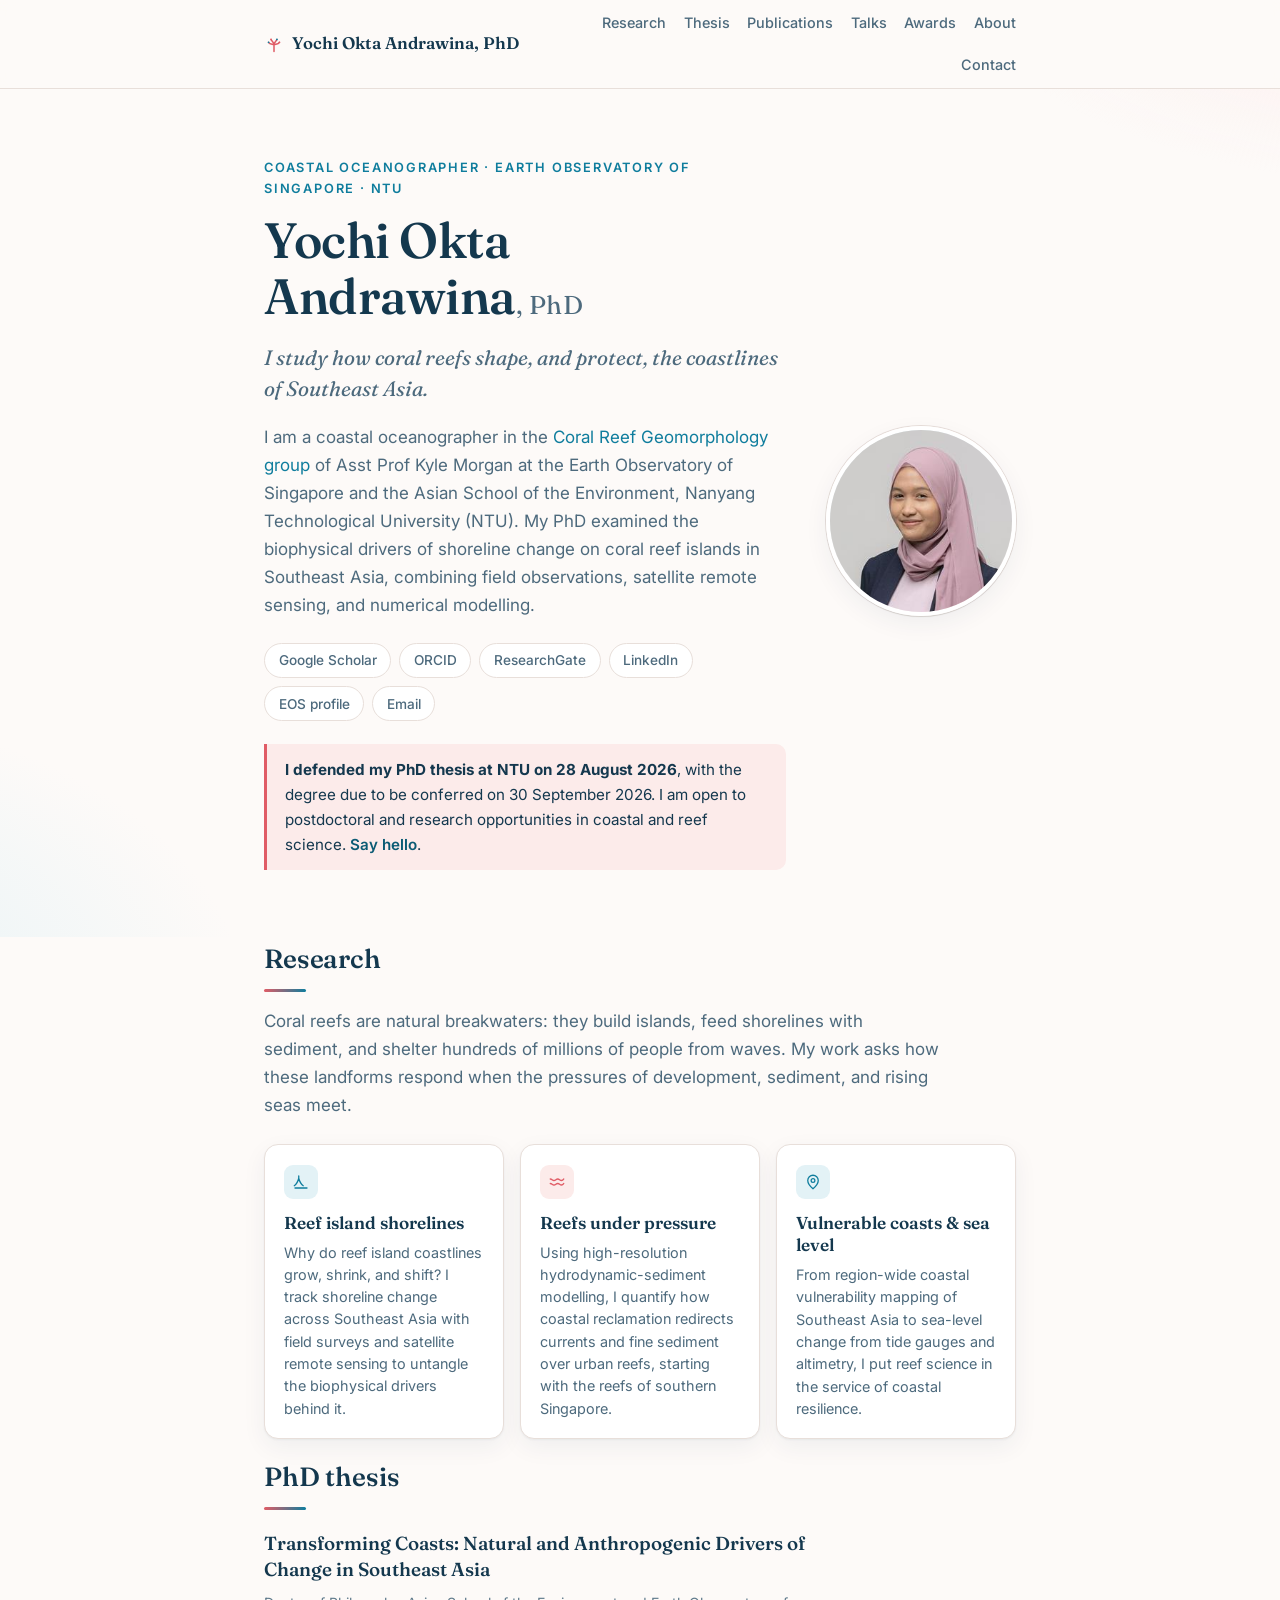
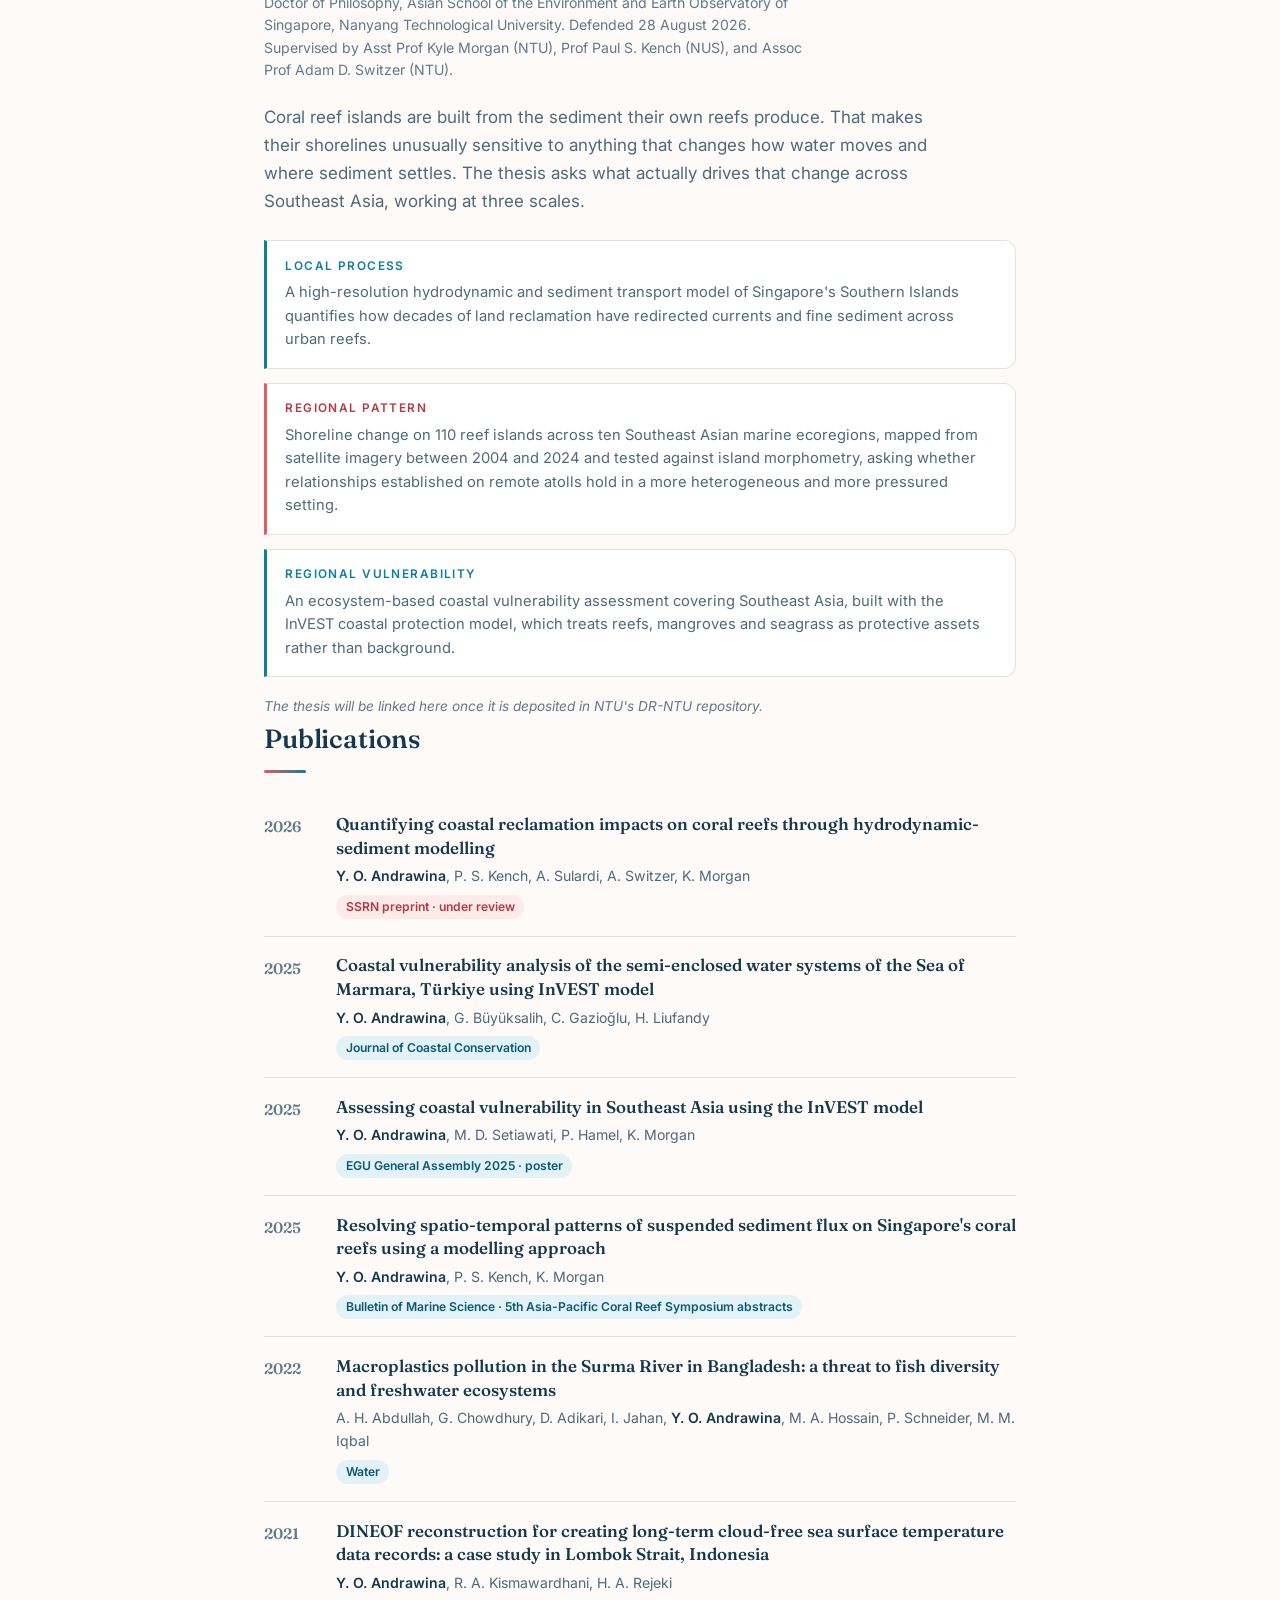
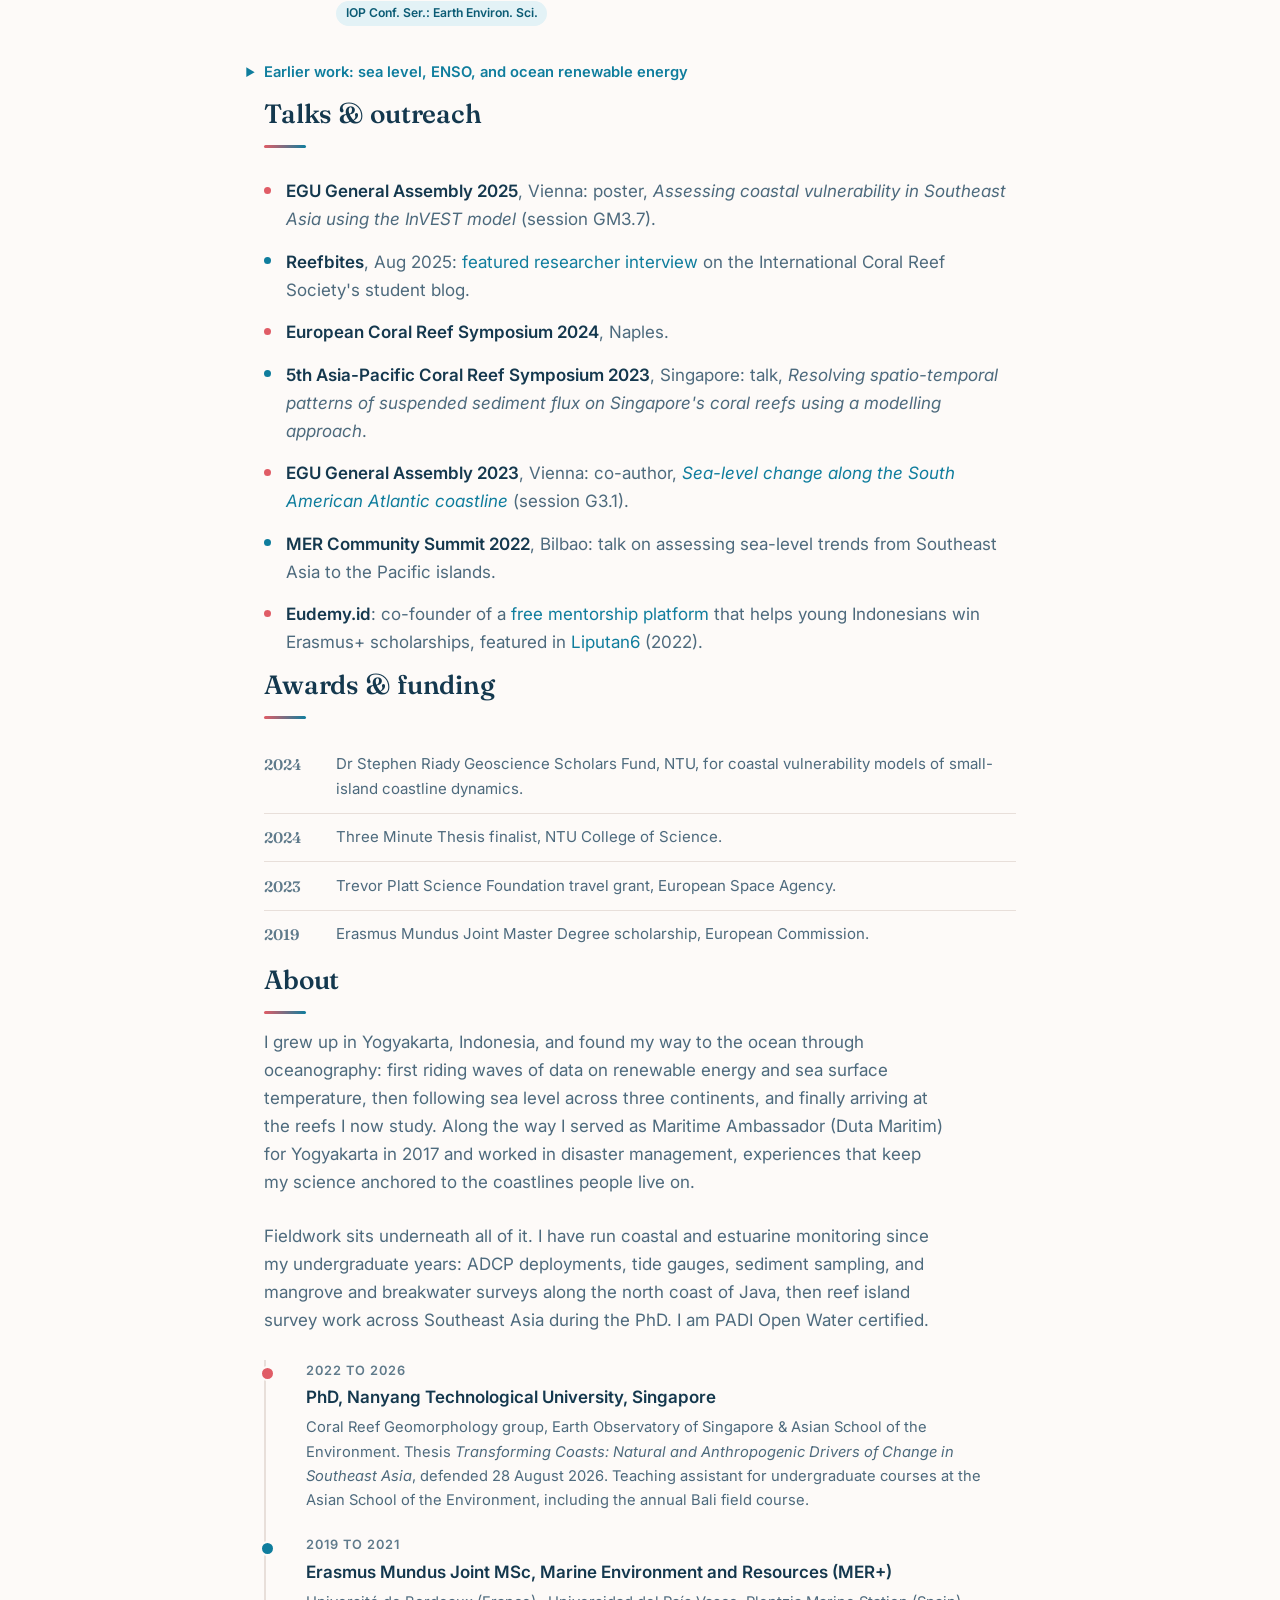
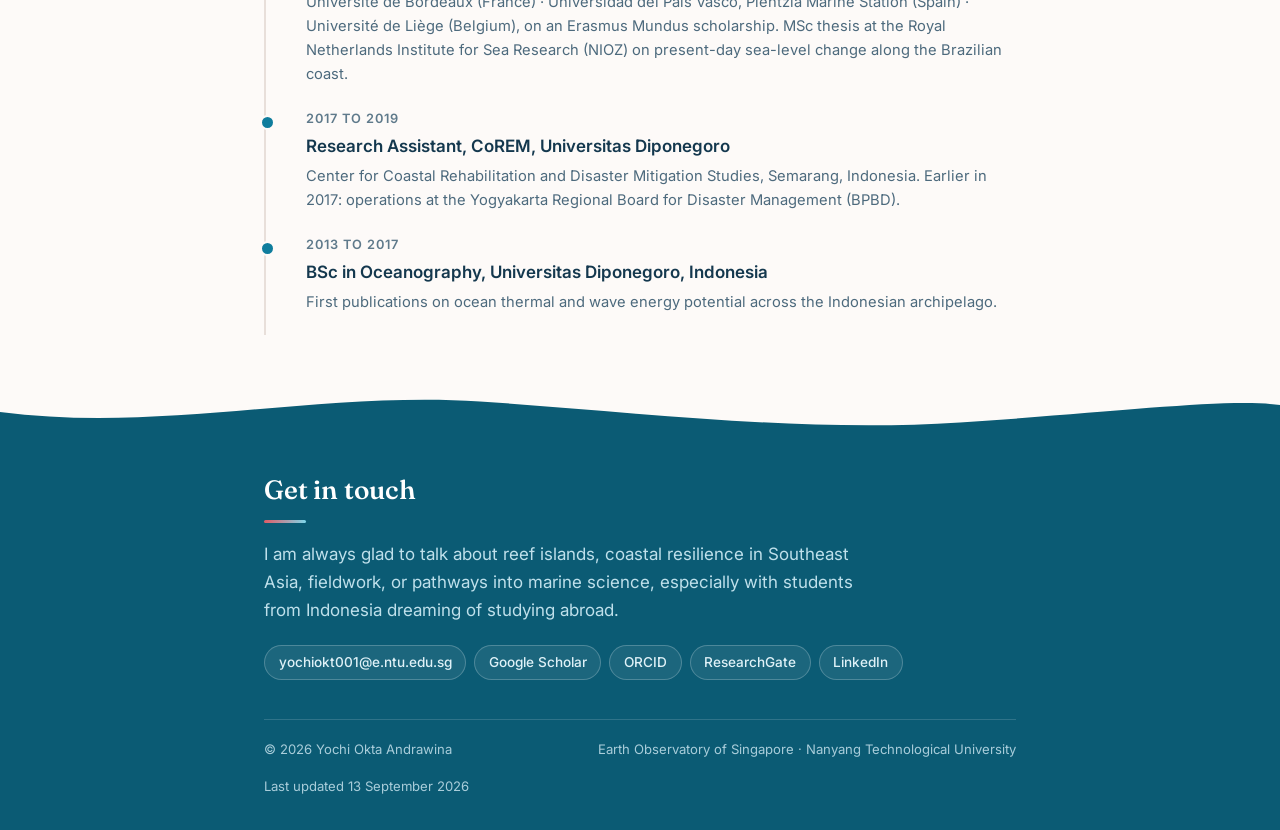
==== commit d459fb3e: "Remove GitHub link, describe fieldwork in prose - Drop the GitHub chip from the hero and footer, and" ====
--- a/index.html
+++ b/index.html
@@ -85,7 +85,6 @@
           "https://scholar.google.com/citations?user=mOAMgwoAAAAJ",
           "https://www.researchgate.net/profile/Yochi-Andrawina",
           "https://www.linkedin.com/in/yochi-okta-andrawina-4a443090/",
-          "https://github.com/yochiokta",
           "https://earthobservatory.sg/about-us/our-people/yochi-okta-andrawina",
           "https://www.semanticscholar.org/author/100624227",
           "https://openalex.org/A5078373613",
@@ -202,7 +201,6 @@
           <li><a class="chip" href="https://orcid.org/0000-0002-3362-1343">ORCID</a></li>
           <li><a class="chip" href="https://www.researchgate.net/profile/Yochi-Andrawina">ResearchGate</a></li>
           <li><a class="chip" href="https://www.linkedin.com/in/yochi-okta-andrawina-4a443090/">LinkedIn</a></li>
-          <li><a class="chip" href="https://github.com/yochiokta">GitHub</a></li>
           <li><a class="chip" href="https://earthobservatory.sg/about-us/our-people/yochi-okta-andrawina">EOS profile</a></li>
           <li><a class="chip" href="mailto:yochiokt001@e.ntu.edu.sg">Email</a></li>
         </ul>
@@ -438,6 +436,12 @@
       disaster management, experiences that keep my science anchored to the coastlines people
       live on.
     </p>
+    <p class="section-lede">
+      Fieldwork sits underneath all of it. I have run coastal and estuarine monitoring since my
+      undergraduate years: ADCP deployments, tide gauges, sediment sampling, and mangrove and
+      breakwater surveys along the north coast of Java, then reef island survey work across
+      Southeast Asia during the PhD. I am PADI Open Water certified.
+    </p>
     <ol class="timeline">
       <li>
         <span class="timeline__when">2022 to 2026</span>
@@ -489,7 +493,6 @@
       <li><a class="chip" href="https://orcid.org/0000-0002-3362-1343">ORCID</a></li>
       <li><a class="chip" href="https://www.researchgate.net/profile/Yochi-Andrawina">ResearchGate</a></li>
       <li><a class="chip" href="https://www.linkedin.com/in/yochi-okta-andrawina-4a443090/">LinkedIn</a></li>
-      <li><a class="chip" href="https://github.com/yochiokta">GitHub</a></li>
     </ul>
     <div class="footer__fineprint">
       <span>© 2026 Yochi Okta Andrawina</span>
